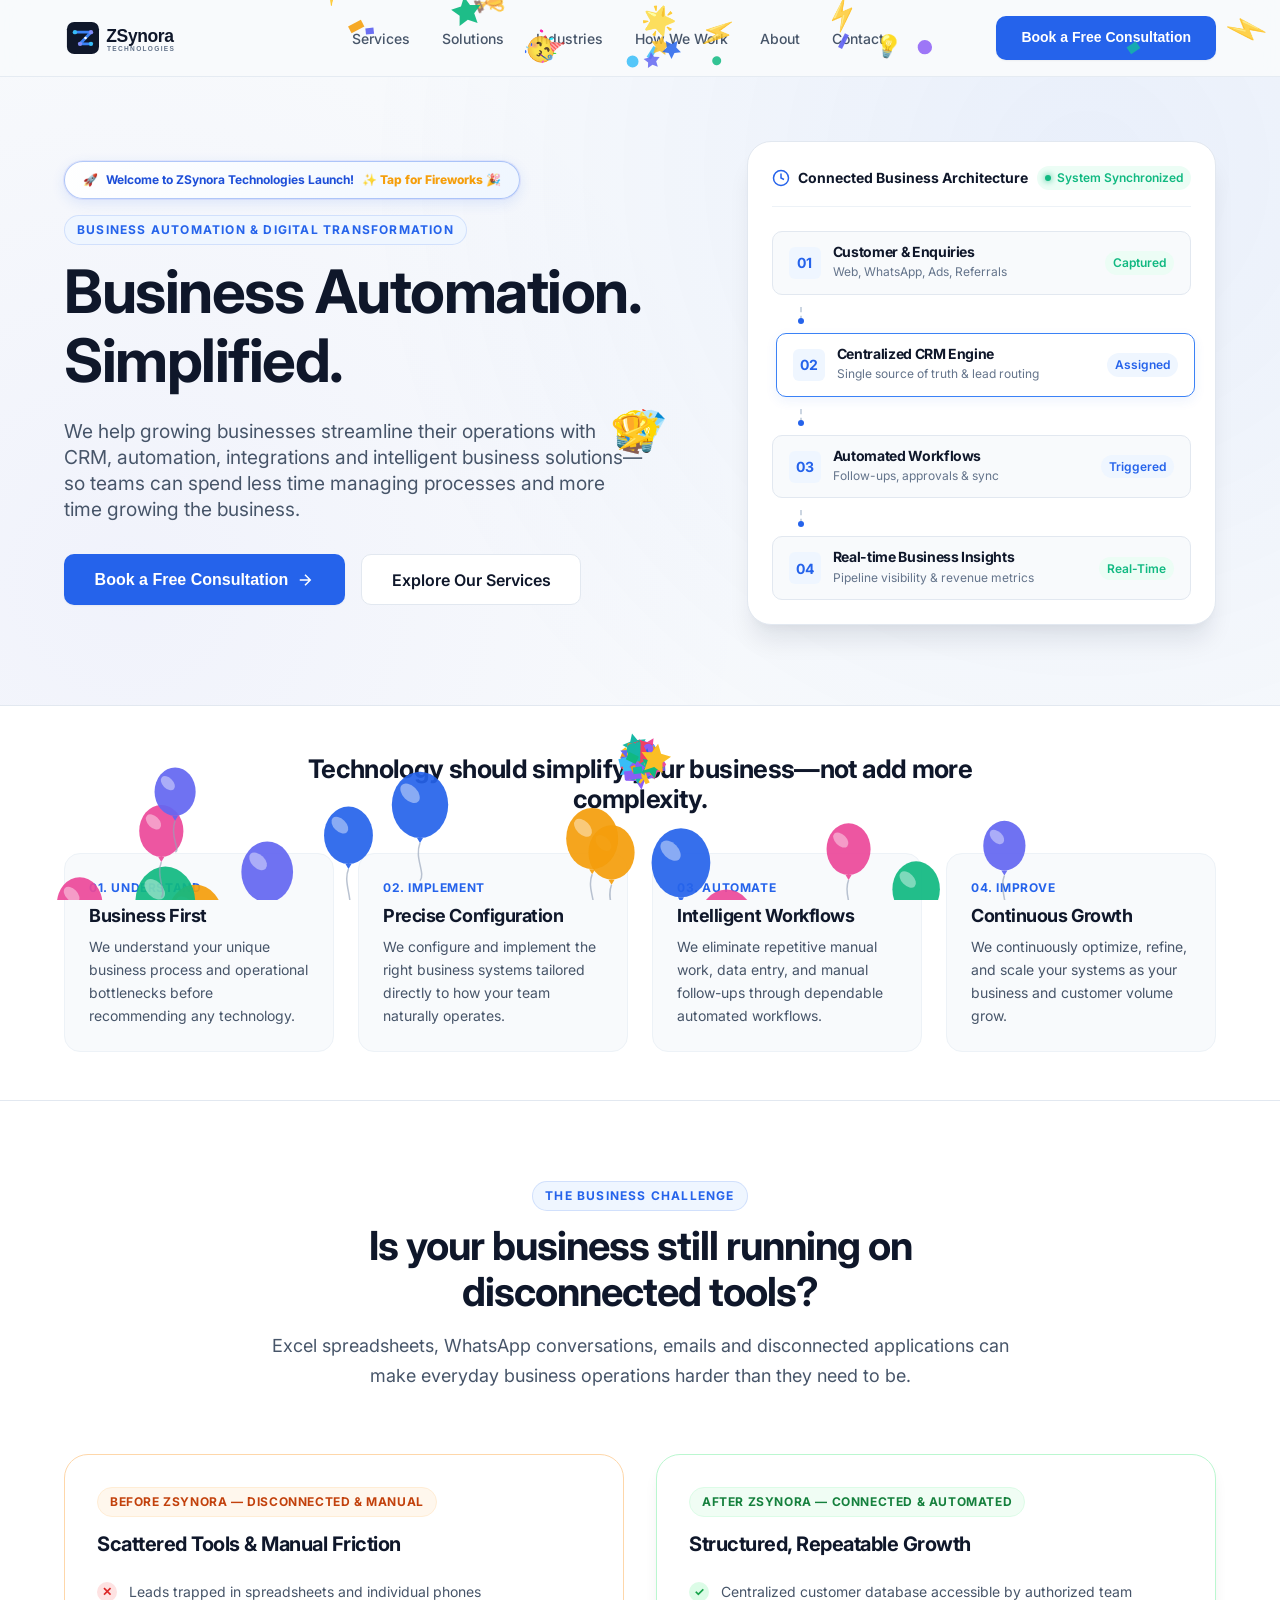
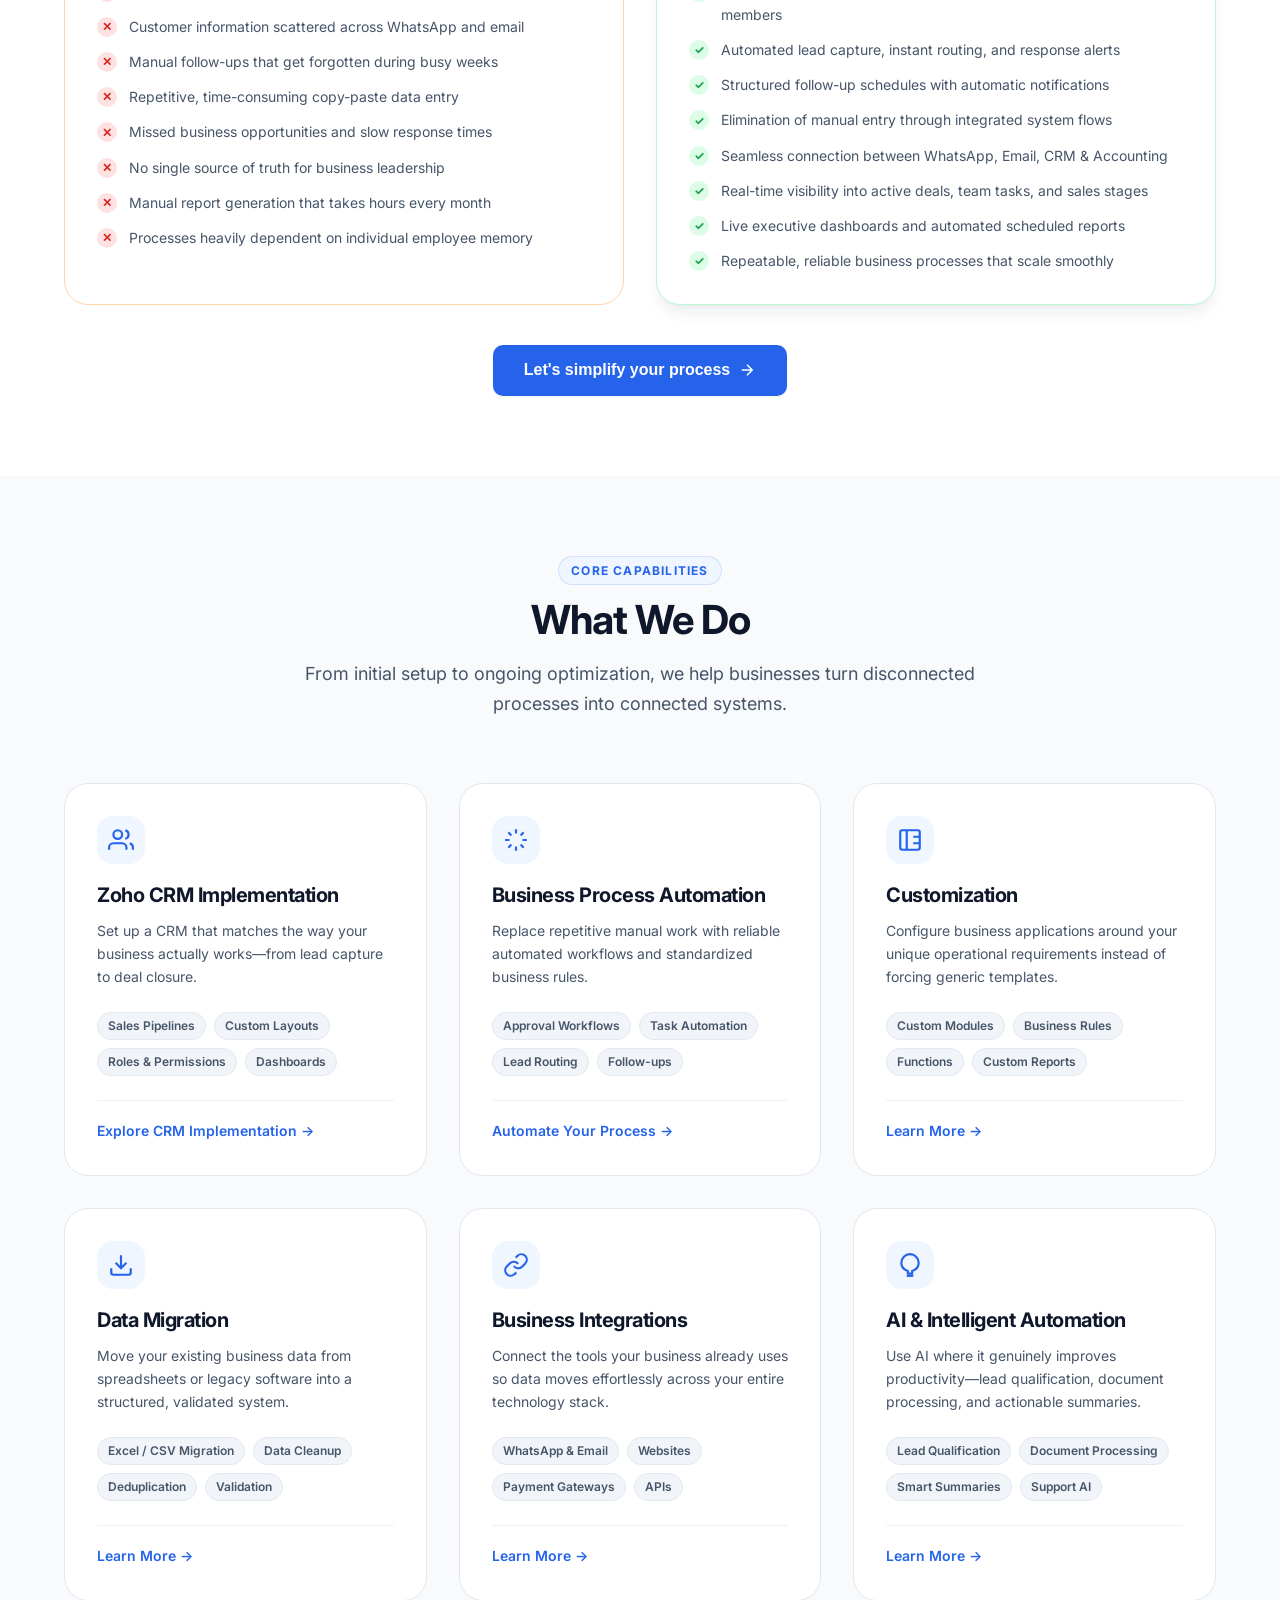
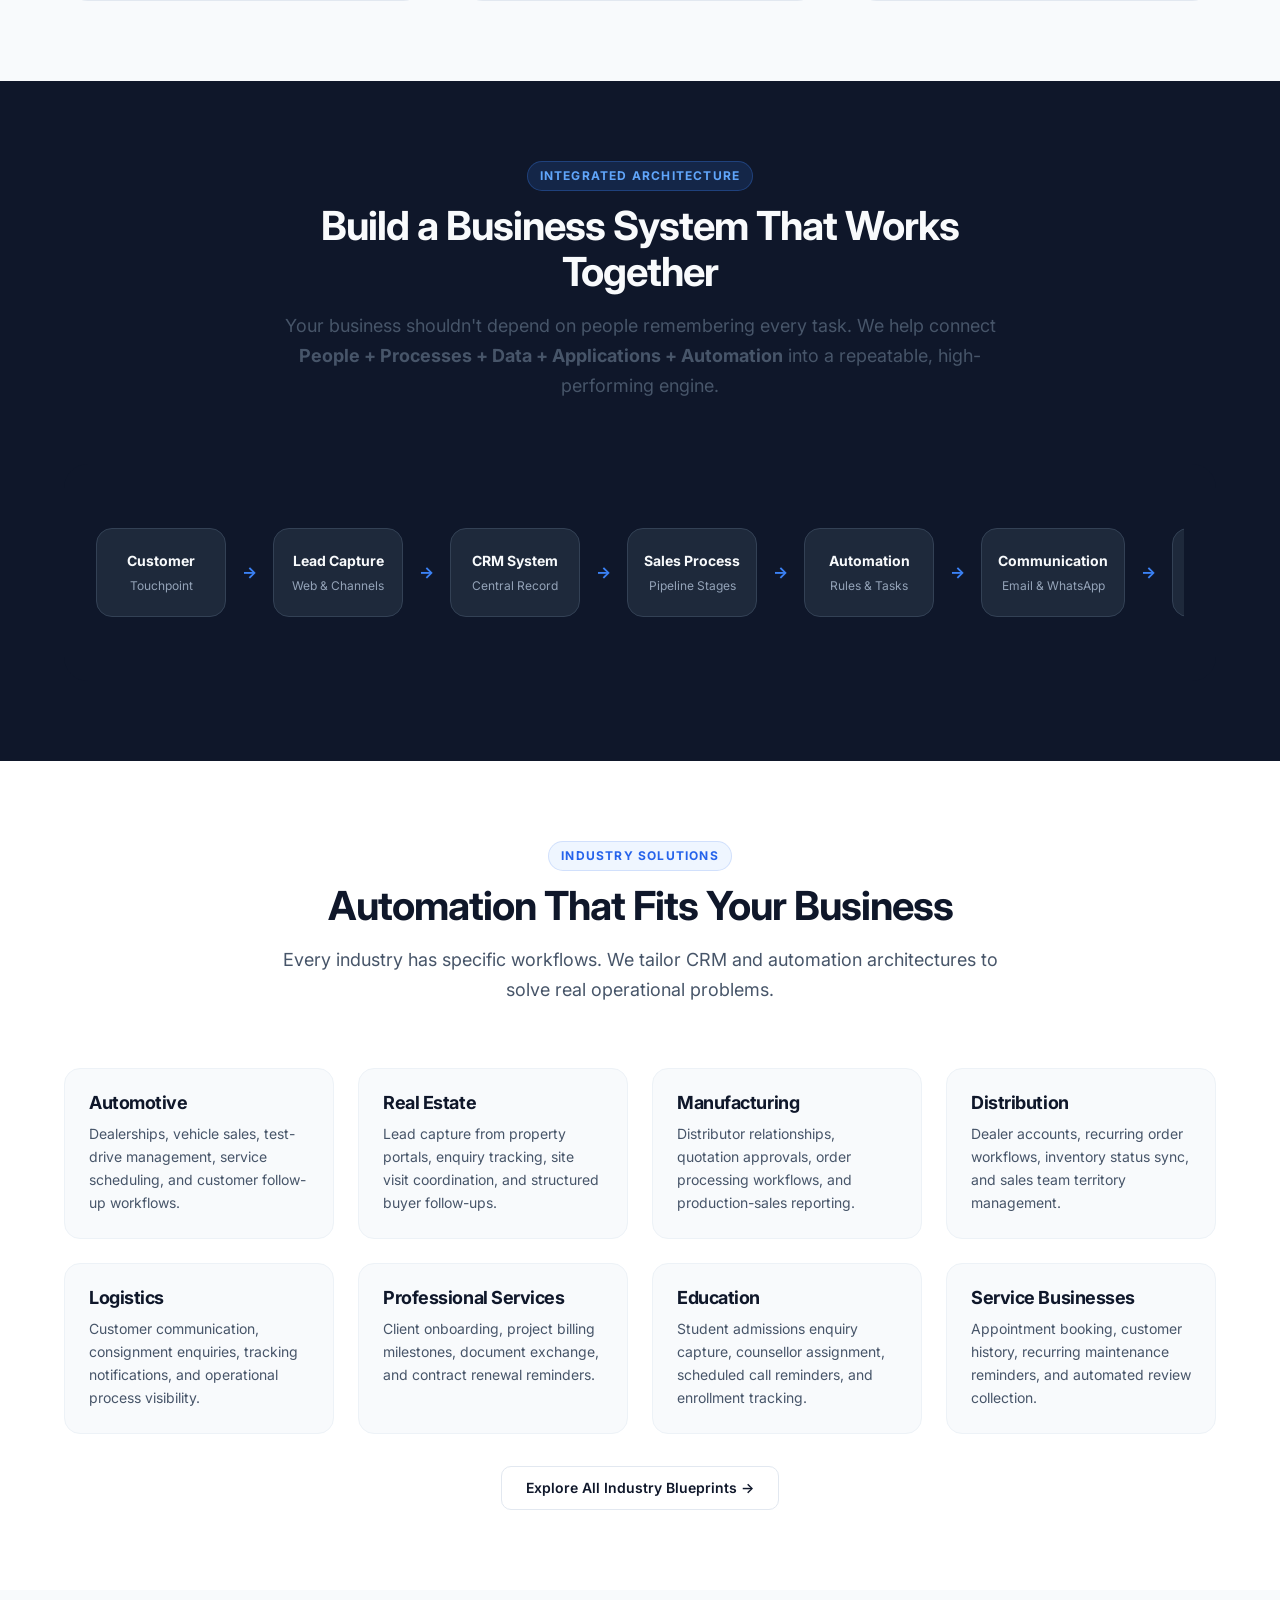
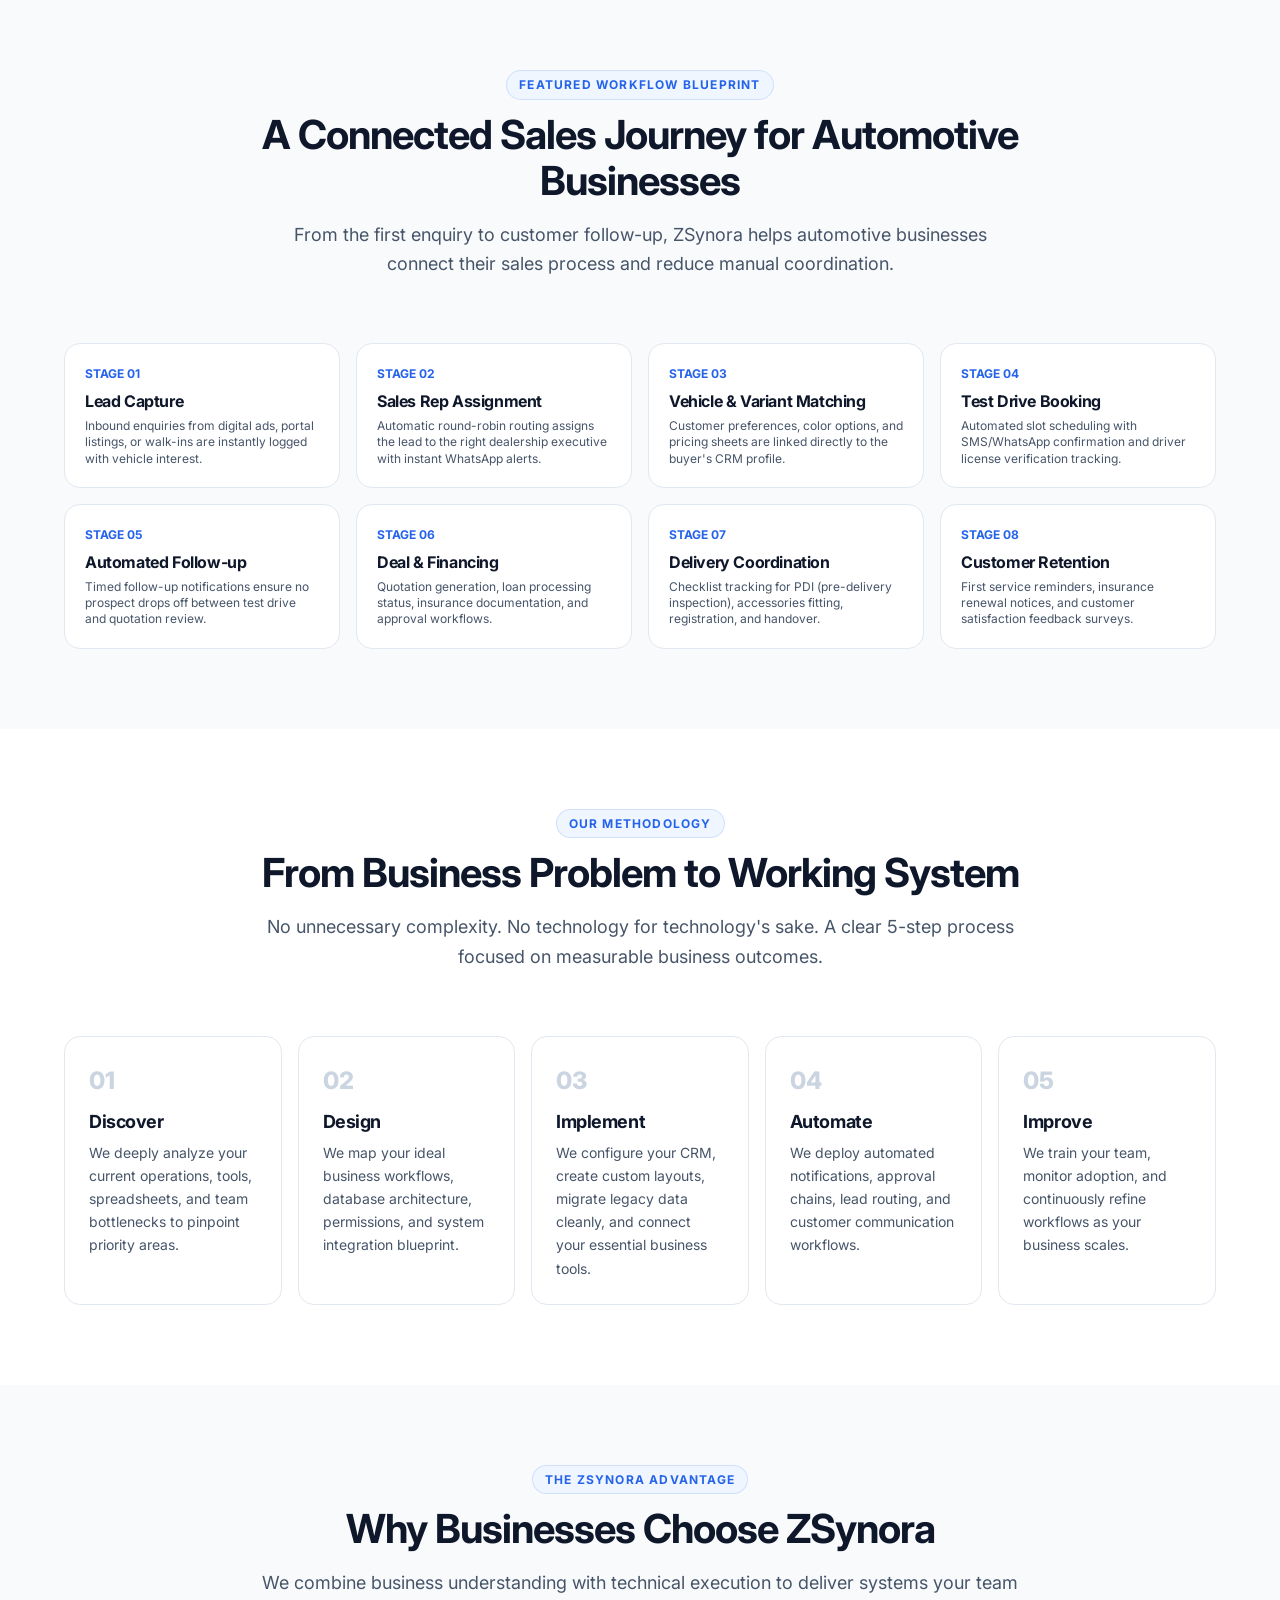
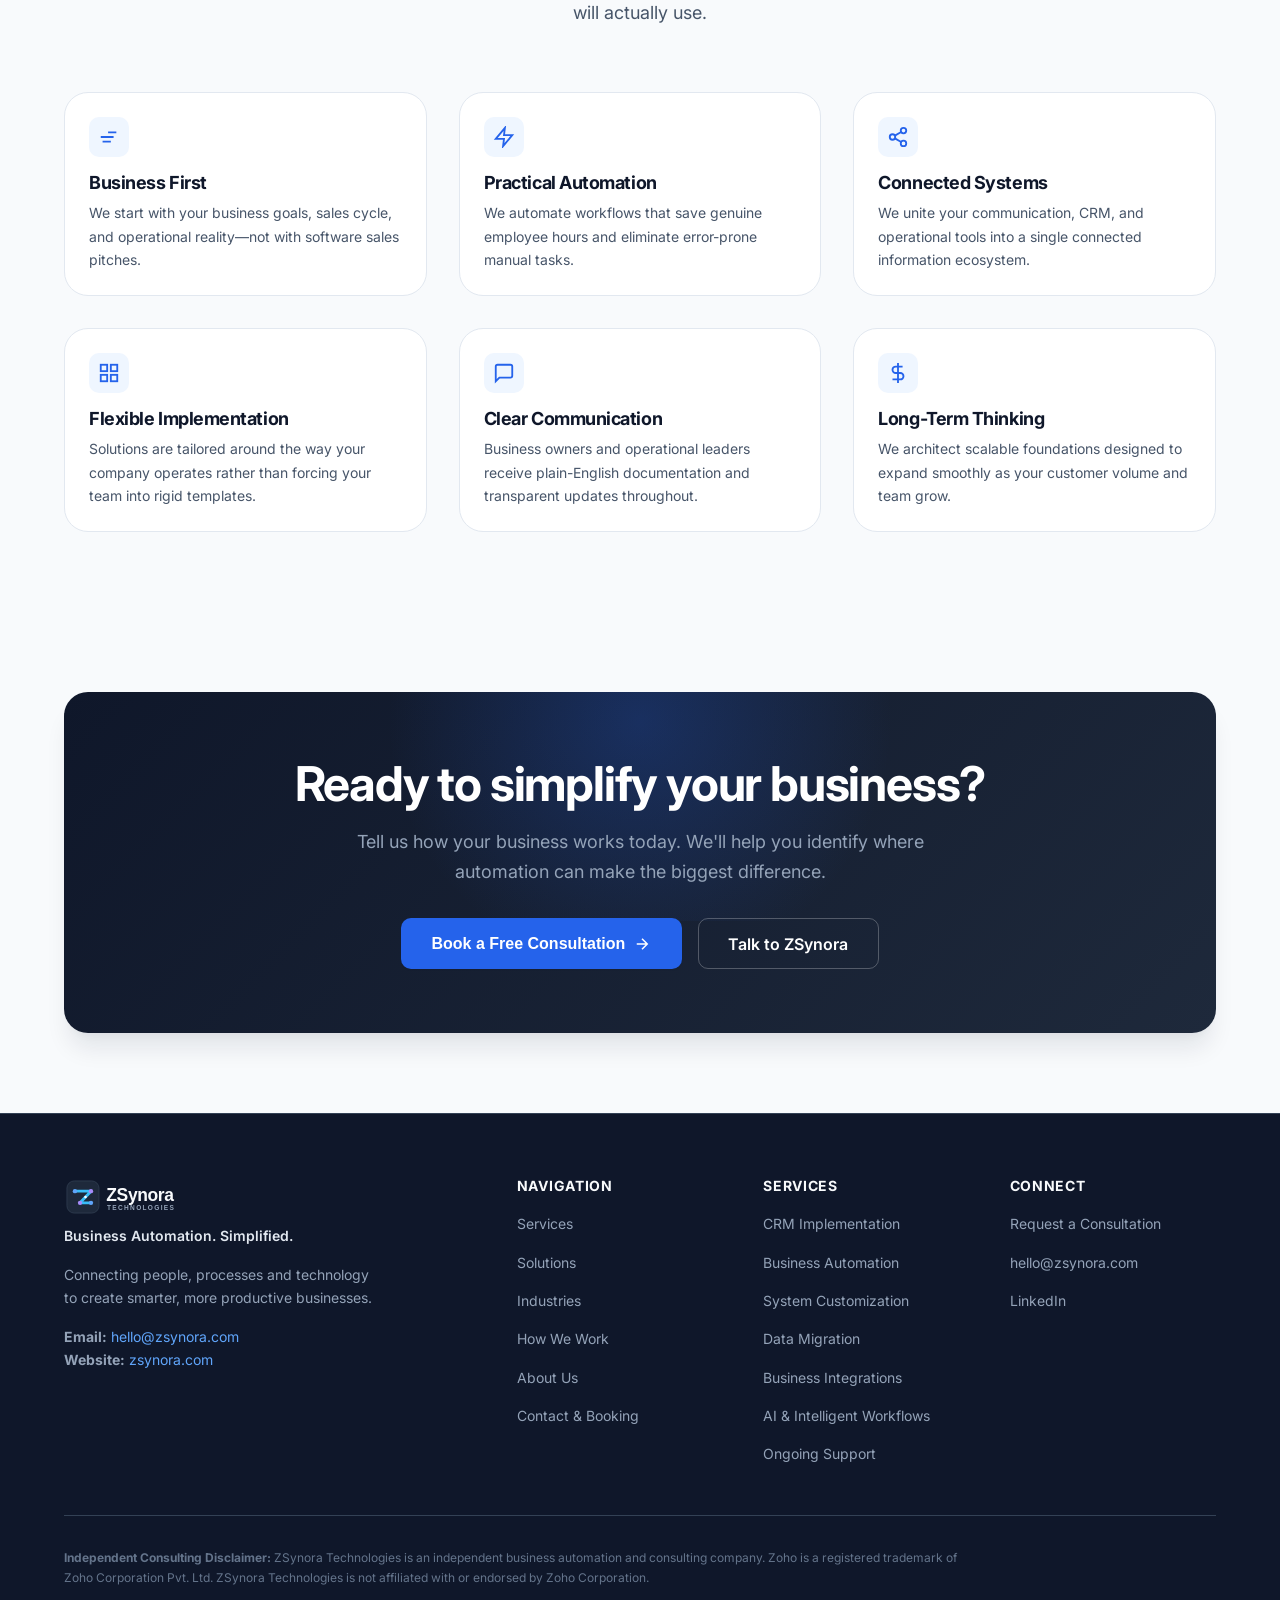
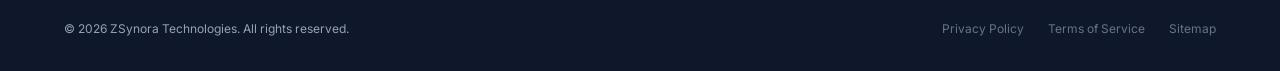
==== index.html @ 99a2d510 "init" ====
<!DOCTYPE html>
<html lang="en">
<head>
  <meta charset="UTF-8">
  <meta name="viewport" content="width=device-width, initial-scale=1.0">
  <title>ZSynora Technologies | Business Automation & Digital Transformation</title>
  <meta name="description" content="ZSynora Technologies helps growing businesses simplify operations through CRM implementation, business automation, integrations, AI solutions and digital transformation.">
  <meta name="keywords" content="business automation, Zoho implementation, Zoho CRM implementation, CRM consultant India, business process automation, CRM setup, workflow automation, Zoho customization, CRM consulting, digital transformation, AI business automation, business automation India">
  
  <!-- Open Graph / Social Media -->
  <meta property="og:type" content="website">
  <meta property="og:url" content="https://zsynora.com/">
  <meta property="og:title" content="ZSynora Technologies | Business Automation & Digital Transformation">
  <meta property="og:description" content="ZSynora Technologies helps growing businesses simplify operations through CRM implementation, business automation, integrations, AI solutions and digital transformation.">
  <meta property="og:image" content="assets/images/logo.svg">
  
  <!-- Twitter Card -->
  <meta name="twitter:card" content="summary_large_image">
  <meta name="twitter:title" content="ZSynora Technologies | Business Automation & Digital Transformation">
  <meta name="twitter:description" content="ZSynora Technologies helps growing businesses simplify operations through CRM implementation, business automation, integrations, AI solutions and digital transformation.">
  
  <link rel="icon" type="image/svg+xml" href="favicon.svg">
  <link rel="stylesheet" href="assets/css/main.css">
  <link rel="stylesheet" href="assets/css/components.css">
</head>
<body>

  <!-- Site Header -->
  <header class="site-header" id="header">
    <div class="container nav-container">
      <a href="index.html" class="brand-logo" aria-label="ZSynora Technologies Home">
        <img src="assets/images/logo.svg" alt="ZSynora Technologies Logo" width="180" height="38">
      </a>

      <!-- Desktop Navigation Menu -->
      <nav aria-label="Main Navigation">
        <ul class="nav-menu">
          <li><a href="#services" class="nav-link">Services</a></li>
          <li><a href="#solutions" class="nav-link">Solutions</a></li>
          <li><a href="#industries" class="nav-link">Industries</a></li>
          <li><a href="#how-we-work" class="nav-link">How We Work</a></li>
          <li><a href="#about" class="nav-link">About</a></li>
          <li><a href="#contact" class="nav-link">Contact</a></li>
        </ul>
      </nav>

      <!-- Right Action CTA -->
      <div class="nav-actions">
        <button class="btn btn-primary" data-open-modal="consultation">Book a Free Consultation</button>
        <button class="mobile-nav-toggle" aria-label="Toggle navigation menu" aria-expanded="false">
          <div class="hamburger-icon">
            <span></span>
            <span></span>
            <span></span>
          </div>
        </button>
      </div>
    </div>
  </header>

  <!-- Mobile Drawer Menu -->
  <div class="mobile-drawer" id="mobile-drawer">
    <ul class="mobile-nav-links">
      <li><a href="#hero" class="nav-link">Home</a></li>
      <li><a href="#services" class="nav-link">Services</a></li>
      <li><a href="#solutions" class="nav-link">Solutions</a></li>
      <li><a href="#industries" class="nav-link">Industries</a></li>
      <li><a href="#how-we-work" class="nav-link">How We Work</a></li>
      <li><a href="#about" class="nav-link">About</a></li>
      <li><a href="#contact" class="nav-link">Contact</a></li>
    </ul>
    <div class="mobile-drawer-footer">
      <button class="btn btn-primary btn-lg" data-open-modal="consultation">Book a Free Consultation</button>
    </div>
  </div>

  <main>
    <!-- 10. HERO SECTION -->
    <section class="hero" id="hero">
      <div class="container hero-grid">
        <div class="hero-content">
          <div class="launch-celebration-pill" onclick="if(window.triggerCelebration) window.triggerCelebration();" title="Click to Celebrate!">
            <span class="celebration-sparkle">🚀</span>
            <span>Welcome to ZSynora Technologies Launch!</span>
            <span class="celebration-sparkle">✨ Tap for Fireworks 🎉</span>
          </div>
          <div class="eyebrow" style="display: block; width: fit-content;">
            <span class="eyebrow-dot"></span>
            Business Automation &amp; Digital Transformation
          </div>
          <h1>Business Automation. Simplified.</h1>
          <p class="lead">
            We help growing businesses streamline their operations with CRM, automation, integrations and intelligent business solutions—so teams can spend less time managing processes and more time growing the business.
          </p>
          <div class="btn-group">
            <button class="btn btn-primary btn-lg" data-open-modal="consultation">
              Book a Free Consultation
              <svg width="18" height="18" viewBox="0 0 24 24" fill="none" stroke="currentColor" stroke-width="2"><path d="M5 12h14M12 5l7 7-7 7"/></svg>
            </button>
            <a href="services.html" class="btn btn-secondary btn-lg">Explore Our Services</a>
          </div>
        </div>

        <!-- Interactive Connected Business System Visual -->
        <div class="hero-visual">
          <div class="system-card-stack">
            <div class="system-card-header">
              <div class="system-card-title">
                <svg width="18" height="18" viewBox="0 0 24 24" fill="none" stroke="var(--color-primary)" stroke-width="2"><circle cx="12" cy="12" r="10"/><path d="M12 6v6l4 2"/></svg>
                Connected Business Architecture
              </div>
              <div class="live-indicator">
                <span class="live-dot"></span>
                System Synchronized
              </div>
            </div>

            <div class="system-flow">
              <!-- Node 1: Inbound / Lead -->
              <div class="flow-node active-node">
                <div class="node-left">
                  <div class="node-icon">01</div>
                  <div class="node-text">
                    <h4>Customer &amp; Enquiries</h4>
                    <p>Web, WhatsApp, Ads, Referrals</p>
                  </div>
                </div>
                <span class="node-status synced">Captured</span>
              </div>

              <div class="flow-connector"></div>

              <!-- Node 2: CRM Core -->
              <div class="flow-node">
                <div class="node-left">
                  <div class="node-icon">02</div>
                  <div class="node-text">
                    <h4>Centralized CRM Engine</h4>
                    <p>Single source of truth &amp; lead routing</p>
                  </div>
                </div>
                <span class="node-status auto">Assigned</span>
              </div>

              <div class="flow-connector"></div>

              <!-- Node 3: Intelligent Workflows -->
              <div class="flow-node">
                <div class="node-left">
                  <div class="node-icon">03</div>
                  <div class="node-text">
                    <h4>Automated Workflows</h4>
                    <p>Follow-ups, approvals &amp; sync</p>
                  </div>
                </div>
                <span class="node-status auto">Triggered</span>
              </div>

              <div class="flow-connector"></div>

              <!-- Node 4: Business Insights -->
              <div class="flow-node">
                <div class="node-left">
                  <div class="node-icon">04</div>
                  <div class="node-text">
                    <h4>Real-time Business Insights</h4>
                    <p>Pipeline visibility &amp; revenue metrics</p>
                  </div>
                </div>
                <span class="node-status synced">Real-Time</span>
              </div>
            </div>
          </div>
        </div>
      </div>
    </section>

    <!-- 11. TRUST / VALUE STRIP -->
    <section class="value-strip">
      <div class="container">
        <div class="value-strip-header">
          <h3>Technology should simplify your business—not add more complexity.</h3>
        </div>
        <div class="grid-4">
          <div class="value-pillar-card">
            <div class="pillar-step">01. Understand</div>
            <h4>Business First</h4>
            <p>We understand your unique business process and operational bottlenecks before recommending any technology.</p>
          </div>
          <div class="value-pillar-card">
            <div class="pillar-step">02. Implement</div>
            <h4>Precise Configuration</h4>
            <p>We configure and implement the right business systems tailored directly to how your team naturally operates.</p>
          </div>
          <div class="value-pillar-card">
            <div class="pillar-step">03. Automate</div>
            <h4>Intelligent Workflows</h4>
            <p>We eliminate repetitive manual work, data entry, and manual follow-ups through dependable automated workflows.</p>
          </div>
          <div class="value-pillar-card">
            <div class="pillar-step">04. Improve</div>
            <h4>Continuous Growth</h4>
            <p>We continuously optimize, refine, and scale your systems as your business and customer volume grow.</p>
          </div>
        </div>
      </div>
    </section>

    <!-- 12. PROBLEM SECTION -->
    <section class="section section-alt" id="problem">
      <div class="container">
        <div class="section-header">
          <div class="eyebrow">The Business Challenge</div>
          <h2>Is your business still running on disconnected tools?</h2>
          <p>
            Excel spreadsheets, WhatsApp conversations, emails and disconnected applications can make everyday business operations harder than they need to be.
          </p>
        </div>

        <div class="comparison-grid">
          <!-- BEFORE CARD -->
          <div class="comparison-card before">
            <div class="comparison-badge">Before ZSynora — Disconnected &amp; Manual</div>
            <h3>Scattered Tools &amp; Manual Friction</h3>
            <ul class="comparison-list">
              <li class="comparison-item">
                <span class="comparison-icon">✕</span>
                <span>Leads trapped in spreadsheets and individual phones</span>
              </li>
              <li class="comparison-item">
                <span class="comparison-icon">✕</span>
                <span>Customer information scattered across WhatsApp and email</span>
              </li>
              <li class="comparison-item">
                <span class="comparison-icon">✕</span>
                <span>Manual follow-ups that get forgotten during busy weeks</span>
              </li>
              <li class="comparison-item">
                <span class="comparison-icon">✕</span>
                <span>Repetitive, time-consuming copy-paste data entry</span>
              </li>
              <li class="comparison-item">
                <span class="comparison-icon">✕</span>
                <span>Missed business opportunities and slow response times</span>
              </li>
              <li class="comparison-item">
                <span class="comparison-icon">✕</span>
                <span>No single source of truth for business leadership</span>
              </li>
              <li class="comparison-item">
                <span class="comparison-icon">✕</span>
                <span>Manual report generation that takes hours every month</span>
              </li>
              <li class="comparison-item">
                <span class="comparison-icon">✕</span>
                <span>Processes heavily dependent on individual employee memory</span>
              </li>
            </ul>
          </div>

          <!-- AFTER CARD -->
          <div class="comparison-card after">
            <div class="comparison-badge">After ZSynora — Connected &amp; Automated</div>
            <h3>Structured, Repeatable Growth</h3>
            <ul class="comparison-list">
              <li class="comparison-item">
                <span class="comparison-icon">✓</span>
                <span>Centralized customer database accessible by authorized team members</span>
              </li>
              <li class="comparison-item">
                <span class="comparison-icon">✓</span>
                <span>Automated lead capture, instant routing, and response alerts</span>
              </li>
              <li class="comparison-item">
                <span class="comparison-icon">✓</span>
                <span>Structured follow-up schedules with automatic notifications</span>
              </li>
              <li class="comparison-item">
                <span class="comparison-icon">✓</span>
                <span>Elimination of manual entry through integrated system flows</span>
              </li>
              <li class="comparison-item">
                <span class="comparison-icon">✓</span>
                <span>Seamless connection between WhatsApp, Email, CRM &amp; Accounting</span>
              </li>
              <li class="comparison-item">
                <span class="comparison-icon">✓</span>
                <span>Real-time visibility into active deals, team tasks, and sales stages</span>
              </li>
              <li class="comparison-item">
                <span class="comparison-icon">✓</span>
                <span>Live executive dashboards and automated scheduled reports</span>
              </li>
              <li class="comparison-item">
                <span class="comparison-icon">✓</span>
                <span>Repeatable, reliable business processes that scale smoothly</span>
              </li>
            </ul>
          </div>
        </div>

        <div style="text-align: center; margin-top: var(--space-10);">
          <button class="btn btn-primary btn-lg" data-open-modal="consultation">
            Let's simplify your process
            <svg width="18" height="18" viewBox="0 0 24 24" fill="none" stroke="currentColor" stroke-width="2"><path d="M5 12h14M12 5l7 7-7 7"/></svg>
          </button>
        </div>
      </div>
    </section>

    <!-- 13. SERVICES SECTION -->
    <section class="section" id="services">
      <div class="container">
        <div class="section-header">
          <div class="eyebrow">Core Capabilities</div>
          <h2>What We Do</h2>
          <p>
            From initial setup to ongoing optimization, we help businesses turn disconnected processes into connected systems.
          </p>
        </div>

        <div class="grid-3">
          <!-- Service 1: Zoho CRM Implementation -->
          <div class="service-card">
            <div>
              <div class="service-card-icon">
                <svg viewBox="0 0 24 24" fill="none" stroke="currentColor" stroke-width="2"><path d="M17 21v-2a4 4 0 0 0-4-4H5a4 4 0 0 0-4 4v2"/><circle cx="9" cy="7" r="4"/><path d="M23 21v-2a4 4 0 0 0-3-3.87"/><path d="M16 3.13a4 4 0 0 1 0 7.75"/></svg>
              </div>
              <h3>Zoho CRM Implementation</h3>
              <p>Set up a CRM that matches the way your business actually works—from lead capture to deal closure.</p>
              <div class="service-tags">
                <span class="badge">Sales Pipelines</span>
                <span class="badge">Custom Layouts</span>
                <span class="badge">Roles &amp; Permissions</span>
                <span class="badge">Dashboards</span>
              </div>
            </div>
            <div class="service-card-footer">
              <a href="services.html#crm">Explore CRM Implementation →</a>
            </div>
          </div>

          <!-- Service 2: Business Process Automation -->
          <div class="service-card">
            <div>
              <div class="service-card-icon">
                <svg viewBox="0 0 24 24" fill="none" stroke="currentColor" stroke-width="2"><path d="M12 2v4M12 18v4M4.93 4.93l2.83 2.83M16.24 16.24l2.83 2.83M2 12h4M18 12h4M4.93 19.07l2.83-2.83M16.24 7.76l2.83-2.83"/></svg>
              </div>
              <h3>Business Process Automation</h3>
              <p>Replace repetitive manual work with reliable automated workflows and standardized business rules.</p>
              <div class="service-tags">
                <span class="badge">Approval Workflows</span>
                <span class="badge">Task Automation</span>
                <span class="badge">Lead Routing</span>
                <span class="badge">Follow-ups</span>
              </div>
            </div>
            <div class="service-card-footer">
              <a href="services.html#automation">Automate Your Process →</a>
            </div>
          </div>

          <!-- Service 3: Customization -->
          <div class="service-card">
            <div>
              <div class="service-card-icon">
                <svg viewBox="0 0 24 24" fill="none" stroke="currentColor" stroke-width="2"><rect x="3" y="3" width="18" height="18" rx="2"/><path d="M9 3v18M15 9h6M15 15h6"/></svg>
              </div>
              <h3>Customization</h3>
              <p>Configure business applications around your unique operational requirements instead of forcing generic templates.</p>
              <div class="service-tags">
                <span class="badge">Custom Modules</span>
                <span class="badge">Business Rules</span>
                <span class="badge">Functions</span>
                <span class="badge">Custom Reports</span>
              </div>
            </div>
            <div class="service-card-footer">
              <a href="services.html#customization">Learn More →</a>
            </div>
          </div>

          <!-- Service 4: Data Migration -->
          <div class="service-card">
            <div>
              <div class="service-card-icon">
                <svg viewBox="0 0 24 24" fill="none" stroke="currentColor" stroke-width="2"><path d="M21 15v4a2 2 0 0 1-2 2H5a2 2 0 0 1-2-2v-4M7 10l5 5 5-5M12 15V3"/></svg>
              </div>
              <h3>Data Migration</h3>
              <p>Move your existing business data from spreadsheets or legacy software into a structured, validated system.</p>
              <div class="service-tags">
                <span class="badge">Excel / CSV Migration</span>
                <span class="badge">Data Cleanup</span>
                <span class="badge">Deduplication</span>
                <span class="badge">Validation</span>
              </div>
            </div>
            <div class="service-card-footer">
              <a href="services.html#migration">Learn More →</a>
            </div>
          </div>

          <!-- Service 5: Business Integrations -->
          <div class="service-card">
            <div>
              <div class="service-card-icon">
                <svg viewBox="0 0 24 24" fill="none" stroke="currentColor" stroke-width="2"><path d="M10 13a5 5 0 0 0 7.54.54l3-3a5 5 0 0 0-7.07-7.07l-1.72 1.71"/><path d="M14 11a5 5 0 0 0-7.54-.54l-3 3a5 5 0 0 0 7.07 7.07l1.71-1.71"/></svg>
              </div>
              <h3>Business Integrations</h3>
              <p>Connect the tools your business already uses so data moves effortlessly across your entire technology stack.</p>
              <div class="service-tags">
                <span class="badge">WhatsApp &amp; Email</span>
                <span class="badge">Websites</span>
                <span class="badge">Payment Gateways</span>
                <span class="badge">APIs</span>
              </div>
            </div>
            <div class="service-card-footer">
              <a href="services.html#integrations">Learn More →</a>
            </div>
          </div>

          <!-- Service 6: AI & Intelligent Automation -->
          <div class="service-card">
            <div>
              <div class="service-card-icon">
                <svg viewBox="0 0 24 24" fill="none" stroke="currentColor" stroke-width="2"><path d="M12 2a8 8 0 0 1 8 8c0 3.5-2.5 6.5-6 7.5V20H10v-2.5C6.5 16.5 4 13.5 4 10a8 8 0 0 1 8-8z"/><path d="M9 22h6"/></svg>
              </div>
              <h3>AI &amp; Intelligent Automation</h3>
              <p>Use AI where it genuinely improves productivity—lead qualification, document processing, and actionable summaries.</p>
              <div class="service-tags">
                <span class="badge">Lead Qualification</span>
                <span class="badge">Document Processing</span>
                <span class="badge">Smart Summaries</span>
                <span class="badge">Support AI</span>
              </div>
            </div>
            <div class="service-card-footer">
              <a href="services.html#ai">Learn More →</a>
            </div>
          </div>
        </div>
      </div>
    </section>

    <!-- 14. SOLUTIONS & CONNECTED ARCHITECTURE -->
    <section class="section section-dark" id="solutions">
      <div class="container">
        <div class="section-header">
          <div class="eyebrow">Integrated Architecture</div>
          <h2>Build a Business System That Works Together</h2>
          <p>
            Your business shouldn't depend on people remembering every task. We help connect <strong>People + Processes + Data + Applications + Automation</strong> into a repeatable, high-performing engine.
          </p>
        </div>

        <div class="architecture-box">
          <div class="architecture-grid">
            <div class="arch-node">
              <div class="arch-node-title">Customer</div>
              <div class="arch-node-subtitle">Touchpoint</div>
            </div>
            <span class="arch-arrow">→</span>
            <div class="arch-node">
              <div class="arch-node-title">Lead Capture</div>
              <div class="arch-node-subtitle">Web &amp; Channels</div>
            </div>
            <span class="arch-arrow">→</span>
            <div class="arch-node">
              <div class="arch-node-title">CRM System</div>
              <div class="arch-node-subtitle">Central Record</div>
            </div>
            <span class="arch-arrow">→</span>
            <div class="arch-node">
              <div class="arch-node-title">Sales Process</div>
              <div class="arch-node-subtitle">Pipeline Stages</div>
            </div>
            <span class="arch-arrow">→</span>
            <div class="arch-node">
              <div class="arch-node-title">Automation</div>
              <div class="arch-node-subtitle">Rules &amp; Tasks</div>
            </div>
            <span class="arch-arrow">→</span>
            <div class="arch-node">
              <div class="arch-node-title">Communication</div>
              <div class="arch-node-subtitle">Email &amp; WhatsApp</div>
            </div>
            <span class="arch-arrow">→</span>
            <div class="arch-node">
              <div class="arch-node-title">Reporting</div>
              <div class="arch-node-subtitle">Live Analytics</div>
            </div>
            <span class="arch-arrow">→</span>
            <div class="arch-node">
              <div class="arch-node-title">Customer Support</div>
              <div class="arch-node-subtitle">Service &amp; Retention</div>
            </div>
          </div>
        </div>
      </div>
    </section>

    <!-- 15. INDUSTRY SECTION -->
    <section class="section section-alt" id="industries">
      <div class="container">
        <div class="section-header">
          <div class="eyebrow">Industry Solutions</div>
          <h2>Automation That Fits Your Business</h2>
          <p>
            Every industry has specific workflows. We tailor CRM and automation architectures to solve real operational problems.
          </p>
        </div>

        <div class="grid-4">
          <div class="value-pillar-card">
            <h4>Automotive</h4>
            <p>Dealerships, vehicle sales, test-drive management, service scheduling, and customer follow-up workflows.</p>
          </div>
          <div class="value-pillar-card">
            <h4>Real Estate</h4>
            <p>Lead capture from property portals, enquiry tracking, site visit coordination, and structured buyer follow-ups.</p>
          </div>
          <div class="value-pillar-card">
            <h4>Manufacturing</h4>
            <p>Distributor relationships, quotation approvals, order processing workflows, and production-sales reporting.</p>
          </div>
          <div class="value-pillar-card">
            <h4>Distribution</h4>
            <p>Dealer accounts, recurring order workflows, inventory status sync, and sales team territory management.</p>
          </div>
          <div class="value-pillar-card">
            <h4>Logistics</h4>
            <p>Customer communication, consignment enquiries, tracking notifications, and operational process visibility.</p>
          </div>
          <div class="value-pillar-card">
            <h4>Professional Services</h4>
            <p>Client onboarding, project billing milestones, document exchange, and contract renewal reminders.</p>
          </div>
          <div class="value-pillar-card">
            <h4>Education</h4>
            <p>Student admissions enquiry capture, counsellor assignment, scheduled call reminders, and enrollment tracking.</p>
          </div>
          <div class="value-pillar-card">
            <h4>Service Businesses</h4>
            <p>Appointment booking, customer history, recurring maintenance reminders, and automated review collection.</p>
          </div>
        </div>

        <div style="text-align: center; margin-top: var(--space-8);">
          <a href="industries.html" class="btn btn-secondary">Explore All Industry Blueprints →</a>
        </div>
      </div>
    </section>

    <!-- 16. FEATURED AUTOMOTIVE SOLUTION -->
    <section class="section" id="automotive-journey">
      <div class="container">
        <div class="section-header">
          <div class="eyebrow">Featured Workflow Blueprint</div>
          <h2>A Connected Sales Journey for Automotive Businesses</h2>
          <p>
            From the first enquiry to customer follow-up, ZSynora helps automotive businesses connect their sales process and reduce manual coordination.
          </p>
        </div>

        <div class="journey-timeline">
          <div class="journey-step-card">
            <div class="journey-step-num">STAGE 01</div>
            <h4>Lead Capture</h4>
            <p>Inbound enquiries from digital ads, portal listings, or walk-ins are instantly logged with vehicle interest.</p>
          </div>

          <div class="journey-step-card">
            <div class="journey-step-num">STAGE 02</div>
            <h4>Sales Rep Assignment</h4>
            <p>Automatic round-robin routing assigns the lead to the right dealership executive with instant WhatsApp alerts.</p>
          </div>

          <div class="journey-step-card">
            <div class="journey-step-num">STAGE 03</div>
            <h4>Vehicle &amp; Variant Matching</h4>
            <p>Customer preferences, color options, and pricing sheets are linked directly to the buyer's CRM profile.</p>
          </div>

          <div class="journey-step-card">
            <div class="journey-step-num">STAGE 04</div>
            <h4>Test Drive Booking</h4>
            <p>Automated slot scheduling with SMS/WhatsApp confirmation and driver license verification tracking.</p>
          </div>

          <div class="journey-step-card">
            <div class="journey-step-num">STAGE 05</div>
            <h4>Automated Follow-up</h4>
            <p>Timed follow-up notifications ensure no prospect drops off between test drive and quotation review.</p>
          </div>

          <div class="journey-step-card">
            <div class="journey-step-num">STAGE 06</div>
            <h4>Deal &amp; Financing</h4>
            <p>Quotation generation, loan processing status, insurance documentation, and approval workflows.</p>
          </div>

          <div class="journey-step-card">
            <div class="journey-step-num">STAGE 07</div>
            <h4>Delivery Coordination</h4>
            <p>Checklist tracking for PDI (pre-delivery inspection), accessories fitting, registration, and handover.</p>
          </div>

          <div class="journey-step-card">
            <div class="journey-step-num">STAGE 08</div>
            <h4>Customer Retention</h4>
            <p>First service reminders, insurance renewal notices, and customer satisfaction feedback surveys.</p>
          </div>
        </div>
      </div>
    </section>

    <!-- 17. HOW WE WORK -->
    <section class="section section-alt" id="how-we-work">
      <div class="container">
        <div class="section-header">
          <div class="eyebrow">Our Methodology</div>
          <h2>From Business Problem to Working System</h2>
          <p>
            No unnecessary complexity. No technology for technology's sake. A clear 5-step process focused on measurable business outcomes.
          </p>
        </div>

        <div class="process-grid">
          <div class="process-card">
            <div class="process-num">01</div>
            <h4>Discover</h4>
            <p>We deeply analyze your current operations, tools, spreadsheets, and team bottlenecks to pinpoint priority areas.</p>
          </div>

          <div class="process-card">
            <div class="process-num">02</div>
            <h4>Design</h4>
            <p>We map your ideal business workflows, database architecture, permissions, and system integration blueprint.</p>
          </div>

          <div class="process-card">
            <div class="process-num">03</div>
            <h4>Implement</h4>
            <p>We configure your CRM, create custom layouts, migrate legacy data cleanly, and connect your essential business tools.</p>
          </div>

          <div class="process-card">
            <div class="process-num">04</div>
            <h4>Automate</h4>
            <p>We deploy automated notifications, approval chains, lead routing, and customer communication workflows.</p>
          </div>

          <div class="process-card">
            <div class="process-num">05</div>
            <h4>Improve</h4>
            <p>We train your team, monitor adoption, and continuously refine workflows as your business scales.</p>
          </div>
        </div>
      </div>
    </section>

    <!-- 18 & 19. ABOUT / WHY ZSYNORA -->
    <section class="section" id="about">
      <div class="container">
        <div class="section-header">
          <div class="eyebrow">The ZSynora Advantage</div>
          <h2>Why Businesses Choose ZSynora</h2>
          <p>
            We combine business understanding with technical execution to deliver systems your team will actually use.
          </p>
        </div>

        <div class="grid-3">
          <div class="why-card">
            <div class="why-icon">
              <svg width="22" height="22" viewBox="0 0 24 24" fill="none" stroke="currentColor" stroke-width="2"><path d="M20 7h-9M14 17H5M17 12H3"/></svg>
            </div>
            <h4>Business First</h4>
            <p>We start with your business goals, sales cycle, and operational reality—not with software sales pitches.</p>
          </div>

          <div class="why-card">
            <div class="why-icon">
              <svg width="22" height="22" viewBox="0 0 24 24" fill="none" stroke="currentColor" stroke-width="2"><path d="M13 2L3 14h9l-1 8 10-12h-9l1-8z"/></svg>
            </div>
            <h4>Practical Automation</h4>
            <p>We automate workflows that save genuine employee hours and eliminate error-prone manual tasks.</p>
          </div>

          <div class="why-card">
            <div class="why-icon">
              <svg width="22" height="22" viewBox="0 0 24 24" fill="none" stroke="currentColor" stroke-width="2"><circle cx="18" cy="5" r="3"/><circle cx="6" cy="12" r="3"/><circle cx="18" cy="19" r="3"/><line x1="8.59" y1="13.51" x2="15.42" y2="17.49"/><line x1="15.41" y1="6.51" x2="8.59" y2="10.49"/></svg>
            </div>
            <h4>Connected Systems</h4>
            <p>We unite your communication, CRM, and operational tools into a single connected information ecosystem.</p>
          </div>

          <div class="why-card">
            <div class="why-icon">
              <svg width="22" height="22" viewBox="0 0 24 24" fill="none" stroke="currentColor" stroke-width="2"><rect x="3" y="3" width="7" height="7"/><rect x="14" y="3" width="7" height="7"/><rect x="14" y="14" width="7" height="7"/><rect x="3" y="14" width="7" height="7"/></svg>
            </div>
            <h4>Flexible Implementation</h4>
            <p>Solutions are tailored around the way your company operates rather than forcing your team into rigid templates.</p>
          </div>

          <div class="why-card">
            <div class="why-icon">
              <svg width="22" height="22" viewBox="0 0 24 24" fill="none" stroke="currentColor" stroke-width="2"><path d="M21 15a2 2 0 0 1-2 2H7l-4 4V5a2 2 0 0 1 2-2h14a2 2 0 0 1 2 2z"/></svg>
            </div>
            <h4>Clear Communication</h4>
            <p>Business owners and operational leaders receive plain-English documentation and transparent updates throughout.</p>
          </div>

          <div class="why-card">
            <div class="why-icon">
              <svg width="22" height="22" viewBox="0 0 24 24" fill="none" stroke="currentColor" stroke-width="2"><line x1="12" y1="1" x2="12" y2="23"/><path d="M17 5H9.5a3.5 3.5 0 0 0 0 7h5a3.5 3.5 0 0 1 0 7H6"/></svg>
            </div>
            <h4>Long-Term Thinking</h4>
            <p>We architect scalable foundations designed to expand smoothly as your customer volume and team grow.</p>
          </div>
        </div>
      </div>
    </section>

    <!-- 20. CTA & CONTACT BANNER -->
    <section class="section" id="contact">
      <div class="container">
        <div class="cta-banner">
          <h2>Ready to simplify your business?</h2>
          <p>
            Tell us how your business works today. We'll help you identify where automation can make the biggest difference.
          </p>
          <div class="btn-group">
            <button class="btn btn-primary btn-lg" data-open-modal="consultation">
              Book a Free Consultation
              <svg width="18" height="18" viewBox="0 0 24 24" fill="none" stroke="currentColor" stroke-width="2"><path d="M5 12h14M12 5l7 7-7 7"/></svg>
            </button>
            <a href="contact.html" class="btn btn-outline-white btn-lg">Talk to ZSynora</a>
          </div>
        </div>
      </div>
    </section>
  </main>

  <!-- 22. SITE FOOTER -->
  <footer class="site-footer">
    <div class="container">
      <div class="footer-grid">
        <div class="footer-brand">
          <a href="index.html" class="brand-logo" aria-label="ZSynora Technologies">
            <img src="assets/images/logo-white.svg" alt="ZSynora Technologies" width="180" height="38">
          </a>
          <p class="footer-tagline">Business Automation. Simplified.</p>
          <p>
            Connecting people, processes and technology to create smarter, more productive businesses.
          </p>
          <p style="margin-top: var(--space-4);">
            <strong>Email:</strong> <a href="mailto:hello@zsynora.com" style="color: #60a5fa;">hello@zsynora.com</a><br>
            <strong>Website:</strong> <a href="https://zsynora.com" style="color: #60a5fa;">zsynora.com</a>
          </p>
        </div>

        <div class="footer-col">
          <h4>Navigation</h4>
          <ul class="footer-links">
            <li><a href="services.html">Services</a></li>
            <li><a href="solutions.html">Solutions</a></li>
            <li><a href="industries.html">Industries</a></li>
            <li><a href="how-we-work.html">How We Work</a></li>
            <li><a href="about.html">About Us</a></li>
            <li><a href="contact.html">Contact &amp; Booking</a></li>
          </ul>
        </div>

        <div class="footer-col">
          <h4>Services</h4>
          <ul class="footer-links">
            <li><a href="services.html#crm">CRM Implementation</a></li>
            <li><a href="services.html#automation">Business Automation</a></li>
            <li><a href="services.html#customization">System Customization</a></li>
            <li><a href="services.html#migration">Data Migration</a></li>
            <li><a href="services.html#integrations">Business Integrations</a></li>
            <li><a href="services.html#ai">AI &amp; Intelligent Workflows</a></li>
            <li><a href="services.html#support">Ongoing Support</a></li>
          </ul>
        </div>

        <div class="footer-col">
          <h4>Connect</h4>
          <ul class="footer-links">
            <li><a href="contact.html">Request a Consultation</a></li>
            <li><a href="mailto:hello@zsynora.com">hello@zsynora.com</a></li>
            <li><a href="https://linkedin.com" target="_blank" rel="noopener noreferrer">LinkedIn</a></li>
          </ul>
        </div>
      </div>

      <div class="footer-bottom">
        <p class="footer-disclaimer">
          <strong>Independent Consulting Disclaimer:</strong> ZSynora Technologies is an independent business automation and consulting company. Zoho is a registered trademark of Zoho Corporation Pvt. Ltd. ZSynora Technologies is not affiliated with or endorsed by Zoho Corporation.
        </p>
        <div class="footer-legal-bar">
          <div>&copy; 2026 ZSynora Technologies. All rights reserved.</div>
          <div class="footer-legal-links">
            <a href="privacy.html">Privacy Policy</a>
            <a href="terms.html">Terms of Service</a>
            <a href="sitemap.xml">Sitemap</a>
          </div>
        </div>
      </div>
    </div>
  </footer>

  <!-- Consultation Booking Modal Popup -->
  <div class="modal-backdrop" id="consultation-modal" role="dialog" aria-modal="true" aria-hidden="true">
    <div class="modal-dialog">
      <div class="modal-header">
        <div>
          <h3>Book a Free Consultation</h3>
          <p>Discuss your operational bottlenecks and CRM requirements with our team.</p>
        </div>
        <button class="modal-close" aria-label="Close dialog">&times;</button>
      </div>
      <div class="modal-body">
        <form id="modal-consultation-form">
          <div class="form-row">
            <div class="form-group">
              <label class="form-label" for="modal-name">Full Name *</label>
              <input type="text" id="modal-name" class="form-control" placeholder="Your name" required>
              <div class="form-error-msg">Please enter your name</div>
            </div>
            <div class="form-group">
              <label class="form-label" for="modal-company">Business / Company *</label>
              <input type="text" id="modal-company" class="form-control" placeholder="Company name" required>
              <div class="form-error-msg">Please enter your company name</div>
            </div>
          </div>

          <div class="form-row">
            <div class="form-group">
              <label class="form-label" for="modal-email">Work Email *</label>
              <input type="email" id="modal-email" class="form-control" placeholder="name@company.com" required>
              <div class="form-error-msg">Please enter a valid work email</div>
            </div>
            <div class="form-group">
              <label class="form-label" for="modal-phone">Phone Number *</label>
              <input type="tel" id="modal-phone" class="form-control" placeholder="+91 XXXXX XXXXX" required>
              <div class="form-error-msg">Please enter your contact phone</div>
            </div>
          </div>

          <div class="form-group">
            <label class="form-label" for="modal-service">What do you need help with? *</label>
            <select id="modal-service" class="form-control" required>
              <option value="">Select primary requirement...</option>
              <option value="CRM Implementation">CRM Implementation</option>
              <option value="Business Automation">Business Process Automation</option>
              <option value="Zoho Implementation">Independent Zoho Implementation</option>
              <option value="Data Migration">Data Migration (from Excel / Legacy)</option>
              <option value="Integration">Business System Integration</option>
              <option value="AI Automation">AI &amp; Intelligent Automation</option>
              <option value="Ongoing Support">Ongoing System Support</option>
              <option value="Not Sure">Not Sure — Need Consultation</option>
            </select>
            <div class="form-error-msg">Please select your primary requirement</div>
          </div>

          <div class="form-group">
            <label class="form-label" for="modal-message">Tell us about your current process (Optional)</label>
            <textarea id="modal-message" class="form-control" rows="3" placeholder="Briefly describe what tools you use today (e.g. Excel, WhatsApp) and what you want to improve..."></textarea>
          </div>

          <button type="submit" class="btn btn-primary btn-lg" style="width: 100%;">
            Request a Consultation
          </button>
        </form>

        <!-- Success Feedback matching Section 32 -->
        <div class="form-success-card" id="modal-success-state">
          <div class="success-icon-badge">✓</div>
          <h3>Thank You</h3>
          <p style="font-weight: 600; color: #15803d; margin-bottom: 8px;">Thanks for reaching out to ZSynora.</p>
          <p>We've received your enquiry. We'll review your requirements and get back to you.</p>
          <button class="btn btn-secondary" data-close-modal>Close</button>
        </div>
      </div>
    </div>
  </div>

  <!-- Mobile Bottom Sticky CTA -->
  <div class="mobile-sticky-cta">
    <button class="btn btn-primary" data-open-modal="consultation">Book a Free Consultation</button>
  </div>

  <script src="assets/js/main.js"></script>
  <script src="assets/js/form.js"></script>
  <script src="assets/js/celebration.js"></script>
</body>
</html>
---- assets/css/main.css ----
/* ==========================================================================
   ZSynora Technologies — Main Stylesheet
   Modern B2B Business Automation & Digital Transformation Consulting
   ========================================================================== */

/* Google Fonts Import: Inter */
@import url('https://fonts.googleapis.com/css2?family=Inter:wght@300;400;500;600;700;800&display=swap');

/* --- Design Tokens / CSS Custom Properties --- */
:root {
  /* Brand Core Colors */
  --color-primary: #2563eb;          /* Electric Blue */
  --color-primary-dark: #1d4ed8;     /* Deep Blue */
  --color-primary-light: #3b82f6;    /* Bright Blue */
  --color-primary-subtle: #eff6ff;   /* Soft Ice Blue */
  
  --color-accent-violet: #6366f1;    /* Synergy Indigo/Violet */
  --color-accent-violet-light: #e0e7ff;
  --color-accent-emerald: #10b981;   /* Growth / Success Emerald */
  --color-accent-emerald-light: #ecfdf5;
  --color-accent-amber: #f59e0b;     /* Attention / Warning Amber */

  /* Neutral Surface & Backgrounds */
  --color-bg: #f8fafc;              /* Warm / off-white clean canvas */
  --color-bg-alt: #ffffff;          /* Pure White Card Surface */
  --color-bg-subtle: #f1f5f9;       /* Light Slate Tint */
  --color-bg-dark: #0f172a;         /* Deep Slate / Midnight Black */
  --color-bg-dark-card: #1e293b;    /* Dark Card Surface */
  --color-bg-dark-subtle: #334155;

  /* Typography Colors */
  --color-text-primary: #0f172a;    /* Deep Charcoal / Near Black */
  --color-text-secondary: #475569;  /* Muted Slate Gray */
  --color-text-tertiary: #64748b;   /* Light Slate Muted */
  --color-text-inverse: #f8fafc;    /* White text on dark */
  --color-text-inverse-muted: #94a3b8;

  /* Borders & Dividers */
  --color-border: #e2e8f0;          /* Clean subtle border */
  --color-border-subtle: #edf2f7;
  --color-border-dark: #334155;
  --color-border-focus: #3b82f6;

  /* Typography Scales */
  --font-family: 'Inter', -apple-system, BlinkMacSystemFont, 'Segoe UI', Roboto, Helvetica, Arial, sans-serif;
  --font-size-xs: 0.75rem;    /* 12px */
  --font-size-sm: 0.875rem;   /* 14px */
  --font-size-base: 1rem;     /* 16px */
  --font-size-lg: 1.125rem;   /* 18px */
  --font-size-xl: 1.25rem;    /* 20px */
  --font-size-2xl: 1.5rem;    /* 24px */
  --font-size-3xl: 1.875rem;  /* 30px */
  --font-size-4xl: 2.25rem;   /* 36px */
  --font-size-5xl: 3rem;      /* 48px */
  --font-size-6xl: 3.75rem;   /* 60px */

  /* Line Heights */
  --lh-tight: 1.15;
  --lh-snug: 1.35;
  --lh-relaxed: 1.65;

  /* Spacing */
  --space-1: 0.25rem;
  --space-2: 0.5rem;
  --space-3: 0.75rem;
  --space-4: 1rem;
  --space-5: 1.25rem;
  --space-6: 1.5rem;
  --space-8: 2rem;
  --space-10: 2.5rem;
  --space-12: 3rem;
  --space-16: 4rem;
  --space-20: 5rem;
  --space-24: 6rem;

  /* Shadows */
  --shadow-sm: 0 1px 2px 0 rgba(15, 23, 42, 0.05);
  --shadow-md: 0 4px 6px -1px rgba(15, 23, 42, 0.07), 0 2px 4px -2px rgba(15, 23, 42, 0.05);
  --shadow-lg: 0 10px 15px -3px rgba(15, 23, 42, 0.08), 0 4px 6px -4px rgba(15, 23, 42, 0.04);
  --shadow-xl: 0 20px 25px -5px rgba(15, 23, 42, 0.09), 0 8px 10px -6px rgba(15, 23, 42, 0.04);
  --shadow-glow: 0 0 25px rgba(37, 99, 235, 0.15);

  /* Radii */
  --radius-sm: 6px;
  --radius-md: 10px;
  --radius-lg: 16px;
  --radius-xl: 24px;
  --radius-full: 9999px;

  /* Transitions */
  --transition-fast: 0.15s ease;
  --transition-normal: 0.25s ease;
  --transition-slow: 0.4s ease;

  /* Max Widths */
  --container-max: 1200px;
  --container-wide: 1320px;
  --container-narrow: 840px;
}

/* --- Global Reset & Box Sizing --- */
*, *::before, *::after {
  box-sizing: border-box;
  margin: 0;
  padding: 0;
}

html {
  font-size: 16px;
  scroll-behavior: smooth;
  scroll-padding-top: 90px;
  -webkit-font-smoothing: antialiased;
  -moz-osx-font-smoothing: grayscale;
}

body {
  font-family: var(--font-family);
  background-color: var(--color-bg);
  color: var(--color-text-primary);
  line-height: var(--lh-relaxed);
  overflow-x: hidden;
  display: flex;
  flex-direction: column;
  min-height: 100vh;
}

/* --- Accessibility & Focus Styles --- */
:focus-visible {
  outline: 2px solid var(--color-primary);
  outline-offset: 2px;
}

.sr-only {
  position: absolute;
  width: 1px;
  height: 1px;
  padding: 0;
  margin: -1px;
  overflow: hidden;
  clip: rect(0, 0, 0, 0);
  white-space: nowrap;
  border-width: 0;
}

/* --- Layout Containers & Grid --- */
.container {
  width: 100%;
  max-width: var(--container-max);
  margin-left: auto;
  margin-right: auto;
  padding-left: var(--space-6);
  padding-right: var(--space-6);
}

.container-narrow {
  max-width: var(--container-narrow);
}

.container-wide {
  max-width: var(--container-wide);
}

.section {
  padding-top: var(--space-20);
  padding-bottom: var(--space-20);
  position: relative;
}

.section-alt {
  background-color: var(--color-bg-alt);
}

.section-subtle {
  background-color: var(--color-bg-subtle);
}

.section-dark {
  background-color: var(--color-bg-dark);
  color: var(--color-text-inverse);
}

/* --- Typography Utilities --- */
h1, h2, h3, h4, h5, h6 {
  font-family: var(--font-family);
  color: var(--color-text-primary);
  font-weight: 700;
  line-height: var(--lh-tight);
  letter-spacing: -0.025em;
}

.section-dark h1,
.section-dark h2,
.section-dark h3,
.section-dark h4 {
  color: var(--color-text-inverse);
}

h1 { font-size: clamp(2.25rem, 5vw, 3.75rem); }
h2 { font-size: clamp(1.75rem, 3.5vw, 2.5rem); }
h3 { font-size: clamp(1.25rem, 2.5vw, 1.75rem); }
h4 { font-size: 1.25rem; }

p {
  color: var(--color-text-secondary);
  font-size: var(--font-size-base);
  margin-bottom: var(--space-4);
}

p:last-child {
  margin-bottom: 0;
}

.lead {
  font-size: clamp(1.05rem, 1.5vw, 1.25rem);
  line-height: var(--lh-snug);
  color: var(--color-text-secondary);
}

.section-dark p {
  color: var(--color-text-inverse-muted);
}

/* Eyebrow Label */
.eyebrow {
  display: inline-flex;
  align-items: center;
  gap: var(--space-2);
  font-size: var(--font-size-xs);
  font-weight: 700;
  text-transform: uppercase;
  letter-spacing: 0.1em;
  color: var(--color-primary);
  margin-bottom: var(--space-3);
  padding: 4px 12px;
  background-color: var(--color-primary-subtle);
  border: 1px solid rgba(37, 99, 235, 0.15);
  border-radius: var(--radius-full);
}

.section-dark .eyebrow {
  background-color: rgba(59, 130, 246, 0.15);
  color: #60a5fa;
  border-color: rgba(59, 130, 246, 0.3);
}

.eyebrow-dot {
  width: 6px;
  height: 6px;
  border-radius: 50%;
  background-color: var(--color-primary);
}

.section-dark .eyebrow-dot {
  background-color: #60a5fa;
}

/* Section Header */
.section-header {
  text-align: center;
  max-width: 760px;
  margin: 0 auto var(--space-16);
}

.section-header.text-left {
  text-align: left;
  margin-left: 0;
}

.section-header h2 {
  margin-bottom: var(--space-4);
}

.section-header p {
  font-size: var(--font-size-lg);
  color: var(--color-text-secondary);
}

/* --- Common Links & Buttons --- */
a {
  color: var(--color-primary);
  text-decoration: none;
  transition: color var(--transition-fast);
}

a:hover {
  color: var(--color-primary-dark);
}

.btn {
  display: inline-flex;
  align-items: center;
  justify-content: center;
  gap: var(--space-2);
  padding: 0.75rem 1.5rem;
  font-size: var(--font-size-sm);
  font-weight: 600;
  border-radius: var(--radius-md);
  border: 1px solid transparent;
  cursor: pointer;
  transition: all var(--transition-normal);
  text-decoration: none;
  white-space: nowrap;
  line-height: 1.25;
}

.btn-primary {
  background-color: var(--color-primary);
  color: #ffffff;
  box-shadow: var(--shadow-sm);
}

.btn-primary:hover {
  background-color: var(--color-primary-dark);
  color: #ffffff;
  transform: translateY(-1px);
  box-shadow: var(--shadow-md);
}

.btn-secondary {
  background-color: #ffffff;
  color: var(--color-text-primary);
  border-color: var(--color-border);
}

.btn-secondary:hover {
  background-color: var(--color-bg-subtle);
  border-color: #cbd5e1;
  color: var(--color-primary);
}

.btn-outline-white {
  background-color: transparent;
  color: #ffffff;
  border-color: rgba(255, 255, 255, 0.25);
}

.btn-outline-white:hover {
  background-color: rgba(255, 255, 255, 0.1);
  border-color: #ffffff;
  color: #ffffff;
}

.btn-lg {
  padding: 0.9rem 1.85rem;
  font-size: var(--font-size-base);
  border-radius: var(--radius-md);
}

.btn-group {
  display: flex;
  flex-wrap: wrap;
  align-items: center;
  gap: var(--space-4);
}

/* --- Badge & Tag Elements --- */
.badge {
  display: inline-flex;
  align-items: center;
  font-size: var(--font-size-xs);
  font-weight: 600;
  padding: 3px 10px;
  border-radius: var(--radius-full);
  background-color: var(--color-bg-subtle);
  color: var(--color-text-secondary);
  border: 1px solid var(--color-border);
}

.badge-blue {
  background-color: var(--color-primary-subtle);
  color: var(--color-primary-dark);
  border-color: rgba(37, 99, 235, 0.2);
}

/* --- Standard Grids --- */
.grid-2 {
  display: grid;
  grid-template-columns: repeat(2, 1fr);
  gap: var(--space-8);
}

.grid-3 {
  display: grid;
  grid-template-columns: repeat(3, 1fr);
  gap: var(--space-8);
}

.grid-4 {
  display: grid;
  grid-template-columns: repeat(4, 1fr);
  gap: var(--space-6);
}

/* Align helper */
.align-center {
  align-items: center;
}

/* --- Media Queries --- */
@media (max-width: 1024px) {
  .grid-4 {
    grid-template-columns: repeat(2, 1fr);
  }
  .grid-3 {
    grid-template-columns: repeat(2, 1fr);
  }
}

@media (max-width: 768px) {
  .section {
    padding-top: var(--space-12);
    padding-bottom: var(--space-12);
  }
  .grid-2,
  .grid-3,
  .grid-4 {
    grid-template-columns: 1fr;
    gap: var(--space-6);
  }
  .btn-group {
    flex-direction: column;
    width: 100%;
  }
  .btn-group .btn {
    width: 100%;
  }
}

@media (prefers-reduced-motion: reduce) {
  *, *::before, *::after {
    animation-duration: 0.01ms !important;
    animation-iteration-count: 1 !important;
    transition-duration: 0.01ms !important;
    scroll-behavior: auto !important;
  }
}
---- assets/css/components.css ----
/* ==========================================================================
   ZSynora Technologies — Components Stylesheet
   ========================================================================== */

/* --- 1. Header & Navigation --- */
.site-header {
  position: sticky;
  top: 0;
  left: 0;
  right: 0;
  z-index: 1000;
  background-color: rgba(248, 250, 252, 0.88);
  backdrop-filter: blur(14px);
  -webkit-backdrop-filter: blur(14px);
  border-bottom: 1px solid rgba(226, 232, 240, 0.8);
  transition: all var(--transition-normal);
}

.site-header.scrolled {
  background-color: rgba(255, 255, 255, 0.95);
  box-shadow: 0 4px 20px -2px rgba(15, 23, 42, 0.06);
}

.nav-container {
  display: flex;
  align-items: center;
  justify-content: space-between;
  height: 76px;
}

.brand-logo {
  display: flex;
  align-items: center;
  gap: var(--space-3);
  text-decoration: none;
}

.brand-logo img,
.brand-logo svg {
  height: 38px;
  width: auto;
}

.nav-menu {
  display: flex;
  align-items: center;
  gap: var(--space-8);
  list-style: none;
}

.nav-link {
  font-size: var(--font-size-sm);
  font-weight: 500;
  color: var(--color-text-secondary);
  text-decoration: none;
  position: relative;
  padding: 6px 0;
  transition: color var(--transition-fast);
}

.nav-link:hover,
.nav-link.active {
  color: var(--color-primary);
}

.nav-link.active::after {
  content: '';
  position: absolute;
  bottom: 0;
  left: 0;
  right: 0;
  height: 2px;
  background-color: var(--color-primary);
  border-radius: var(--radius-full);
}

.nav-actions {
  display: flex;
  align-items: center;
  gap: var(--space-4);
}

/* Mobile Toggle */
.mobile-nav-toggle {
  display: none;
  background: none;
  border: none;
  padding: var(--space-2);
  cursor: pointer;
  color: var(--color-text-primary);
  border-radius: var(--radius-sm);
}

.mobile-nav-toggle:focus-visible {
  outline: 2px solid var(--color-primary);
}

.hamburger-icon {
  width: 24px;
  height: 18px;
  position: relative;
  display: flex;
  flex-direction: column;
  justify-content: space-between;
}

.hamburger-icon span {
  display: block;
  height: 2px;
  width: 100%;
  background-color: var(--color-text-primary);
  border-radius: 2px;
  transition: all var(--transition-normal);
}

.mobile-nav-toggle.open .hamburger-icon span:nth-child(1) {
  transform: translateY(8px) rotate(45deg);
}
.mobile-nav-toggle.open .hamburger-icon span:nth-child(2) {
  opacity: 0;
}
.mobile-nav-toggle.open .hamburger-icon span:nth-child(3) {
  transform: translateY(-8px) rotate(-45deg);
}

/* Mobile Drawer */
.mobile-drawer {
  display: none;
  position: fixed;
  top: 76px;
  left: 0;
  right: 0;
  bottom: 0;
  background-color: #ffffff;
  z-index: 999;
  padding: var(--space-8) var(--space-6);
  flex-direction: column;
  justify-content: space-between;
  overflow-y: auto;
  border-top: 1px solid var(--color-border);
  box-shadow: var(--shadow-xl);
}

.mobile-drawer.open {
  display: flex;
}

.mobile-nav-links {
  list-style: none;
  display: flex;
  flex-direction: column;
  gap: var(--space-4);
}

.mobile-nav-links .nav-link {
  font-size: var(--font-size-lg);
  font-weight: 600;
  padding: var(--space-3) 0;
  border-bottom: 1px solid var(--color-border-subtle);
  display: block;
}

.mobile-drawer-footer {
  padding-top: var(--space-8);
}

.mobile-drawer-footer .btn {
  width: 100%;
}

/* --- 2. Hero Section & Interactive Visual --- */
.hero {
  padding-top: var(--space-16);
  padding-bottom: var(--space-20);
  background: radial-gradient(circle at 85% 15%, rgba(37, 99, 235, 0.07) 0%, transparent 60%),
              radial-gradient(circle at 10% 80%, rgba(99, 102, 241, 0.05) 0%, transparent 50%);
  position: relative;
  overflow: hidden;
}

/* Launch Celebration Pill */
.launch-celebration-pill {
  display: inline-flex;
  align-items: center;
  gap: var(--space-2);
  background: linear-gradient(135deg, #ffffff 0%, #eff6ff 100%);
  border: 1px solid rgba(37, 99, 235, 0.35);
  padding: 8px 18px;
  border-radius: var(--radius-full);
  font-size: var(--font-size-xs);
  font-weight: 700;
  color: var(--color-primary-dark);
  margin-bottom: var(--space-4);
  cursor: pointer;
  box-shadow: 0 4px 14px rgba(37, 99, 235, 0.12), 0 0 0 1px rgba(99, 102, 241, 0.1);
  transition: all var(--transition-normal);
  user-select: none;
  animation: pillFloat 3s infinite ease-in-out;
}

@keyframes pillFloat {
  0%, 100% { transform: translateY(0); }
  50% { transform: translateY(-4px); }
}

.launch-celebration-pill:hover {
  background: linear-gradient(135deg, #ffffff 0%, #dbeafe 100%);
  transform: translateY(-2px) scale(1.04);
  box-shadow: 0 6px 20px rgba(37, 99, 235, 0.22);
  border-color: var(--color-primary);
}

.celebration-sparkle {
  color: #f59e0b;
  font-weight: 800;
  animation: sparkleRotate 2s infinite linear;
  display: inline-block;
}

@keyframes sparkleRotate {
  0% { transform: scale(1) rotate(0deg); }
  50% { transform: scale(1.3) rotate(20deg); }
  100% { transform: scale(1) rotate(0deg); }
}

.hero-grid {
  display: grid;
  grid-template-columns: 1.15fr 0.85fr;
  align-items: center;
  gap: var(--space-12);
}

.hero-content h1 {
  margin-bottom: var(--space-6);
}

.hero-content .lead {
  margin-bottom: var(--space-8);
  max-width: 580px;
}

.hero-visual {
  position: relative;
}

/* Connected Business Systems Card Visual */
.system-card-stack {
  background: #ffffff;
  border: 1px solid var(--color-border);
  border-radius: var(--radius-xl);
  padding: var(--space-6);
  box-shadow: var(--shadow-xl);
  position: relative;
}

.system-card-header {
  display: flex;
  align-items: center;
  justify-content: space-between;
  margin-bottom: var(--space-6);
  padding-bottom: var(--space-4);
  border-bottom: 1px solid var(--color-border-subtle);
}

.system-card-title {
  font-size: var(--font-size-sm);
  font-weight: 700;
  color: var(--color-text-primary);
  display: flex;
  align-items: center;
  gap: var(--space-2);
}

.live-indicator {
  display: inline-flex;
  align-items: center;
  gap: 6px;
  font-size: var(--font-size-xs);
  font-weight: 600;
  color: var(--color-accent-emerald);
  background-color: var(--color-accent-emerald-light);
  padding: 2px 8px;
  border-radius: var(--radius-full);
}

.live-dot {
  width: 6px;
  height: 6px;
  border-radius: 50%;
  background-color: var(--color-accent-emerald);
  box-shadow: 0 0 6px var(--color-accent-emerald);
  animation: pulseDot 2s infinite ease-in-out;
}

@keyframes pulseDot {
  0%, 100% { opacity: 1; transform: scale(1); }
  50% { opacity: 0.4; transform: scale(0.8); }
}

.system-flow {
  display: flex;
  flex-direction: column;
  gap: var(--space-3);
  position: relative;
}

.flow-node {
  background-color: var(--color-bg);
  border: 1px solid var(--color-border);
  border-radius: var(--radius-md);
  padding: var(--space-3) var(--space-4);
  display: flex;
  align-items: center;
  justify-content: space-between;
  transition: all var(--transition-normal);
}

.flow-node:hover,
.flow-node.active-node {
  background-color: #ffffff;
  border-color: var(--color-primary-light);
  box-shadow: 0 4px 12px rgba(37, 99, 235, 0.08);
  transform: translateX(4px);
}

.node-left {
  display: flex;
  align-items: center;
  gap: var(--space-3);
}

.node-icon {
  width: 32px;
  height: 32px;
  border-radius: var(--radius-sm);
  background-color: var(--color-primary-subtle);
  color: var(--color-primary);
  display: flex;
  align-items: center;
  justify-content: center;
  font-weight: 700;
  font-size: var(--font-size-sm);
}

.node-text h4 {
  font-size: var(--font-size-sm);
  margin-bottom: 2px;
}

.node-text p {
  font-size: var(--font-size-xs);
  color: var(--color-text-tertiary);
  margin: 0;
}

.node-status {
  font-size: var(--font-size-xs);
  font-weight: 600;
  padding: 2px 8px;
  border-radius: var(--radius-full);
}

.node-status.synced {
  background-color: var(--color-accent-emerald-light);
  color: var(--color-accent-emerald);
}

.node-status.auto {
  background-color: var(--color-primary-subtle);
  color: var(--color-primary);
}

.flow-connector {
  height: 14px;
  margin-left: 28px;
  border-left: 2px dashed #cbd5e1;
  position: relative;
}

.flow-connector::after {
  content: '';
  position: absolute;
  bottom: -3px;
  left: -4px;
  width: 6px;
  height: 6px;
  border-radius: 50%;
  background-color: var(--color-primary);
}

/* --- 3. Trust & Value Strip --- */
.value-strip {
  border-top: 1px solid var(--color-border);
  border-bottom: 1px solid var(--color-border);
  background-color: #ffffff;
  padding: var(--space-12) 0;
}

.value-strip-header {
  text-align: center;
  max-width: 800px;
  margin: 0 auto var(--space-10);
}

.value-strip-header h3 {
  font-size: clamp(1.25rem, 2vw, 1.65rem);
  color: var(--color-text-primary);
}

.value-pillar-card {
  padding: var(--space-6);
  border-radius: var(--radius-lg);
  background-color: var(--color-bg);
  border: 1px solid var(--color-border-subtle);
  transition: all var(--transition-normal);
}

.value-pillar-card:hover {
  background-color: #ffffff;
  border-color: var(--color-border);
  box-shadow: var(--shadow-md);
  transform: translateY(-2px);
}

.pillar-step {
  font-size: var(--font-size-xs);
  font-weight: 700;
  text-transform: uppercase;
  letter-spacing: 0.05em;
  color: var(--color-primary);
  margin-bottom: var(--space-2);
}

.value-pillar-card h4 {
  font-size: var(--font-size-lg);
  margin-bottom: var(--space-2);
}

.value-pillar-card p {
  font-size: var(--font-size-sm);
  line-height: var(--lh-relaxed);
  color: var(--color-text-secondary);
}

/* --- 4. Before vs After Problem Section --- */
.comparison-grid {
  display: grid;
  grid-template-columns: 1fr 1fr;
  gap: var(--space-8);
  margin-top: var(--space-8);
}

.comparison-card {
  padding: var(--space-8);
  border-radius: var(--radius-xl);
  border: 1px solid var(--color-border);
  position: relative;
  transition: all var(--transition-normal);
}

.comparison-card.before {
  background-color: #ffffff;
  border-color: #fed7aa;
}

.comparison-card.after {
  background-color: #ffffff;
  border-color: #bbf7d0;
  box-shadow: var(--shadow-lg);
}

.comparison-badge {
  display: inline-flex;
  align-items: center;
  gap: var(--space-2);
  font-size: var(--font-size-xs);
  font-weight: 700;
  text-transform: uppercase;
  letter-spacing: 0.05em;
  padding: 4px 12px;
  border-radius: var(--radius-full);
  margin-bottom: var(--space-4);
}

.comparison-card.before .comparison-badge {
  background-color: #fff7ed;
  color: #c2410c;
  border: 1px solid #ffedd5;
}

.comparison-card.after .comparison-badge {
  background-color: #f0fdf4;
  color: #15803d;
  border: 1px solid #dcfce7;
}

.comparison-card h3 {
  font-size: var(--font-size-xl);
  margin-bottom: var(--space-6);
}

.comparison-list {
  list-style: none;
  display: flex;
  flex-direction: column;
  gap: var(--space-3);
}

.comparison-item {
  display: flex;
  align-items: flex-start;
  gap: var(--space-3);
  font-size: var(--font-size-sm);
  color: var(--color-text-secondary);
}

.comparison-icon {
  flex-shrink: 0;
  width: 20px;
  height: 20px;
  border-radius: 50%;
  display: flex;
  align-items: center;
  justify-content: center;
  font-size: 12px;
  font-weight: bold;
  margin-top: 2px;
}

.comparison-card.before .comparison-icon {
  background-color: #fee2e2;
  color: #dc2626;
}

.comparison-card.after .comparison-icon {
  background-color: #dcfce7;
  color: #16a34a;
}

/* --- 5. Service Cards --- */
.service-card {
  background-color: #ffffff;
  border: 1px solid var(--color-border);
  border-radius: var(--radius-xl);
  padding: var(--space-8);
  display: flex;
  flex-direction: column;
  justify-content: space-between;
  transition: all var(--transition-normal);
}

.service-card:hover {
  border-color: #93c5fd;
  box-shadow: var(--shadow-xl);
  transform: translateY(-4px);
}

.service-card-icon {
  width: 48px;
  height: 48px;
  border-radius: var(--radius-lg);
  background-color: var(--color-primary-subtle);
  color: var(--color-primary);
  display: flex;
  align-items: center;
  justify-content: center;
  margin-bottom: var(--space-5);
}

.service-card-icon svg {
  width: 26px;
  height: 26px;
}

.service-card h3 {
  font-size: var(--font-size-xl);
  margin-bottom: var(--space-3);
}

.service-card p {
  font-size: var(--font-size-sm);
  color: var(--color-text-secondary);
  margin-bottom: var(--space-6);
  flex-grow: 1;
}

.service-tags {
  display: flex;
  flex-wrap: wrap;
  gap: var(--space-2);
  margin-bottom: var(--space-6);
}

.service-card-footer {
  padding-top: var(--space-4);
  border-top: 1px solid var(--color-border-subtle);
}

.service-card-footer a {
  display: inline-flex;
  align-items: center;
  gap: var(--space-2);
  font-weight: 600;
  font-size: var(--font-size-sm);
}

/* --- 6. Connected Architecture & Solution Flow --- */
.architecture-box {
  background: var(--color-bg-dark);
  color: var(--color-text-inverse);
  border-radius: var(--radius-xl);
  padding: var(--space-12) var(--space-8);
  position: relative;
  overflow: hidden;
}

.architecture-grid {
  display: flex;
  align-items: center;
  justify-content: space-between;
  gap: var(--space-4);
  overflow-x: auto;
  padding: var(--space-4) 0;
}

.arch-node {
  background-color: var(--color-bg-dark-card);
  border: 1px solid var(--color-border-dark);
  border-radius: var(--radius-lg);
  padding: var(--space-5) var(--space-4);
  min-width: 130px;
  text-align: center;
  flex-shrink: 0;
  transition: all var(--transition-normal);
}

.arch-node:hover {
  border-color: var(--color-primary-light);
  transform: translateY(-2px);
  box-shadow: 0 0 15px rgba(59, 130, 246, 0.2);
}

.arch-node-title {
  font-size: var(--font-size-sm);
  font-weight: 700;
  color: var(--color-text-inverse);
}

.arch-node-subtitle {
  font-size: var(--font-size-xs);
  color: var(--color-text-inverse-muted);
  margin-top: 4px;
}

.arch-arrow {
  color: var(--color-primary-light);
  font-weight: bold;
  flex-shrink: 0;
}

/* --- 7. Automotive Journey Showcase --- */
.journey-timeline {
  display: grid;
  grid-template-columns: repeat(4, 1fr);
  gap: var(--space-4);
  margin-top: var(--space-8);
}

.journey-step-card {
  background-color: #ffffff;
  border: 1px solid var(--color-border);
  border-radius: var(--radius-lg);
  padding: var(--space-5);
  position: relative;
  transition: all var(--transition-normal);
}

.journey-step-card:hover {
  border-color: var(--color-primary);
  box-shadow: var(--shadow-md);
  transform: translateY(-2px);
}

.journey-step-num {
  font-size: var(--font-size-xs);
  font-weight: 700;
  color: var(--color-primary);
  margin-bottom: var(--space-2);
}

.journey-step-card h4 {
  font-size: var(--font-size-base);
  margin-bottom: var(--space-2);
}

.journey-step-card p {
  font-size: var(--font-size-xs);
  color: var(--color-text-secondary);
  line-height: var(--lh-snug);
  margin: 0;
}

/* --- 8. 5-Step Process Timeline --- */
.process-grid {
  display: grid;
  grid-template-columns: repeat(5, 1fr);
  gap: var(--space-4);
  margin-top: var(--space-10);
}

.process-card {
  background-color: #ffffff;
  border: 1px solid var(--color-border);
  border-radius: var(--radius-lg);
  padding: var(--space-6);
  display: flex;
  flex-direction: column;
  position: relative;
  transition: all var(--transition-normal);
}

.process-card:hover {
  border-color: var(--color-primary);
  box-shadow: var(--shadow-lg);
  transform: translateY(-3px);
}

.process-num {
  font-size: var(--font-size-2xl);
  font-weight: 800;
  color: #cbd5e1;
  margin-bottom: var(--space-3);
  transition: color var(--transition-fast);
}

.process-card:hover .process-num {
  color: var(--color-primary);
}

.process-card h4 {
  font-size: var(--font-size-lg);
  margin-bottom: var(--space-2);
}

.process-card p {
  font-size: var(--font-size-sm);
  color: var(--color-text-secondary);
  margin: 0;
  line-height: var(--lh-relaxed);
}

/* --- 9. Why ZSynora Cards --- */
.why-card {
  background-color: #ffffff;
  border: 1px solid var(--color-border);
  border-radius: var(--radius-xl);
  padding: var(--space-6);
  transition: all var(--transition-normal);
}

.why-card:hover {
  border-color: var(--color-primary-light);
  box-shadow: var(--shadow-md);
  transform: translateY(-2px);
}

.why-icon {
  width: 40px;
  height: 40px;
  border-radius: var(--radius-md);
  background-color: var(--color-primary-subtle);
  color: var(--color-primary);
  display: flex;
  align-items: center;
  justify-content: center;
  margin-bottom: var(--space-4);
}

.why-card h4 {
  font-size: var(--font-size-lg);
  margin-bottom: var(--space-2);
}

.why-card p {
  font-size: var(--font-size-sm);
  color: var(--color-text-secondary);
  margin: 0;
}

/* --- 10. Final CTA Banner --- */
.cta-banner {
  background: linear-gradient(135deg, #0f172a 0%, #1e293b 100%);
  border-radius: var(--radius-xl);
  padding: var(--space-16) var(--space-8);
  text-align: center;
  color: #ffffff;
  position: relative;
  overflow: hidden;
  box-shadow: var(--shadow-xl);
}

.cta-banner::before {
  content: '';
  position: absolute;
  top: -50%;
  left: 50%;
  transform: translateX(-50%);
  width: 600px;
  height: 400px;
  background: radial-gradient(circle, rgba(37, 99, 235, 0.25) 0%, transparent 70%);
  pointer-events: none;
}

.cta-banner h2 {
  color: #ffffff;
  font-size: clamp(2rem, 4vw, 3rem);
  margin-bottom: var(--space-4);
  position: relative;
}

.cta-banner p {
  color: var(--color-text-inverse-muted);
  font-size: var(--font-size-lg);
  max-width: 640px;
  margin: 0 auto var(--space-8);
  position: relative;
}

.cta-banner .btn-group {
  justify-content: center;
  position: relative;
}

/* --- 11. Footer --- */
.site-footer {
  background-color: var(--color-bg-dark);
  color: var(--color-text-inverse-muted);
  padding-top: var(--space-16);
  padding-bottom: var(--space-8);
  border-top: 1px solid var(--color-border-dark);
  margin-top: auto;
}

.footer-grid {
  display: grid;
  grid-template-columns: 2fr 1fr 1fr 1fr;
  gap: var(--space-10);
  margin-bottom: var(--space-12);
}

.footer-brand p {
  color: var(--color-text-inverse-muted);
  font-size: var(--font-size-sm);
  margin-top: var(--space-4);
  max-width: 320px;
}

.footer-tagline {
  font-weight: 600;
  color: #e2e8f0 !important;
  margin-top: var(--space-2) !important;
}

.footer-col h4 {
  color: var(--color-text-inverse);
  font-size: var(--font-size-sm);
  text-transform: uppercase;
  letter-spacing: 0.05em;
  margin-bottom: var(--space-4);
}

.footer-links {
  list-style: none;
  display: flex;
  flex-direction: column;
  gap: var(--space-3);
}

.footer-links a {
  color: var(--color-text-inverse-muted);
  font-size: var(--font-size-sm);
  transition: color var(--transition-fast);
}

.footer-links a:hover {
  color: #ffffff;
}

.footer-bottom {
  padding-top: var(--space-8);
  border-top: 1px solid var(--color-border-dark);
  display: flex;
  flex-direction: column;
  gap: var(--space-4);
}

.footer-disclaimer {
  font-size: var(--font-size-xs);
  color: #64748b;
  line-height: var(--lh-relaxed);
  max-width: 900px;
}

.footer-legal-bar {
  display: flex;
  justify-content: space-between;
  align-items: center;
  font-size: var(--font-size-xs);
}

.footer-legal-links {
  display: flex;
  gap: var(--space-6);
}

.footer-legal-links a {
  color: #64748b;
}

.footer-legal-links a:hover {
  color: #94a3b8;
}

/* --- 12. Modal Component --- */
.modal-backdrop {
  display: none;
  position: fixed;
  top: 0;
  left: 0;
  right: 0;
  bottom: 0;
  background-color: rgba(15, 23, 42, 0.65);
  backdrop-filter: blur(6px);
  -webkit-backdrop-filter: blur(6px);
  z-index: 2000;
  align-items: center;
  justify-content: center;
  padding: var(--space-4);
  opacity: 0;
  transition: opacity var(--transition-normal);
}

.modal-backdrop.open {
  display: flex;
  opacity: 1;
}

.modal-dialog {
  background-color: #ffffff;
  border-radius: var(--radius-xl);
  width: 100%;
  max-width: 620px;
  max-height: 90vh;
  overflow-y: auto;
  box-shadow: var(--shadow-xl);
  border: 1px solid var(--color-border);
  transform: scale(0.95);
  transition: transform var(--transition-normal);
}

.modal-backdrop.open .modal-dialog {
  transform: scale(1);
}

.modal-header {
  padding: var(--space-6) var(--space-6) var(--space-4);
  display: flex;
  align-items: flex-start;
  justify-content: space-between;
  border-bottom: 1px solid var(--color-border-subtle);
}

.modal-header h3 {
  font-size: var(--font-size-xl);
  margin-bottom: 4px;
}

.modal-header p {
  font-size: var(--font-size-sm);
  color: var(--color-text-secondary);
  margin: 0;
}

.modal-close {
  background: none;
  border: none;
  cursor: pointer;
  padding: var(--space-2);
  color: var(--color-text-tertiary);
  border-radius: var(--radius-sm);
  line-height: 1;
}

.modal-close:hover {
  color: var(--color-text-primary);
  background-color: var(--color-bg-subtle);
}

.modal-body {
  padding: var(--space-6);
}

/* --- 13. Form Controls & Feedback UI --- */
.form-group {
  margin-bottom: var(--space-4);
}

.form-label {
  display: block;
  font-size: var(--font-size-sm);
  font-weight: 600;
  color: var(--color-text-primary);
  margin-bottom: 6px;
}

.form-control {
  width: 100%;
  padding: 0.75rem 1rem;
  font-family: var(--font-family);
  font-size: var(--font-size-sm);
  color: var(--color-text-primary);
  background-color: #ffffff;
  border: 1px solid var(--color-border);
  border-radius: var(--radius-md);
  transition: all var(--transition-fast);
}

.form-control:focus {
  outline: none;
  border-color: var(--color-primary);
  box-shadow: 0 0 0 3px rgba(37, 99, 235, 0.15);
}

textarea.form-control {
  resize: vertical;
  min-height: 100px;
}

.form-row {
  display: grid;
  grid-template-columns: 1fr 1fr;
  gap: var(--space-4);
}

.form-error-msg {
  color: #dc2626;
  font-size: var(--font-size-xs);
  margin-top: 4px;
  display: none;
}

.has-error .form-control {
  border-color: #dc2626;
}

.has-error .form-error-msg {
  display: block;
}

/* Success Confirmation Card (Section 32) */
.form-success-card {
  display: none;
  background-color: #f0fdf4;
  border: 1px solid #bbf7d0;
  border-radius: var(--radius-xl);
  padding: var(--space-8);
  text-align: center;
}

.form-success-card.active {
  display: block;
  animation: fadeIn 0.3s ease;
}

@keyframes fadeIn {
  from { opacity: 0; transform: translateY(6px); }
  to { opacity: 1; transform: translateY(0); }
}

.success-icon-badge {
  width: 56px;
  height: 56px;
  background-color: #dcfce7;
  color: #16a34a;
  border-radius: 50%;
  display: flex;
  align-items: center;
  justify-content: center;
  margin: 0 auto var(--space-4);
  font-size: 24px;
}

.form-success-card h3 {
  font-size: var(--font-size-2xl);
  color: #15803d;
  margin-bottom: var(--space-2);
}

.form-success-card p {
  color: #166534;
  font-size: var(--font-size-base);
  max-width: 480px;
  margin: 0 auto var(--space-6);
}

/* --- 14. Mobile Sticky Bottom CTA --- */
.mobile-sticky-cta {
  display: none;
  position: fixed;
  bottom: 0;
  left: 0;
  right: 0;
  background-color: rgba(255, 255, 255, 0.95);
  backdrop-filter: blur(10px);
  -webkit-backdrop-filter: blur(10px);
  border-top: 1px solid var(--color-border);
  padding: var(--space-3) var(--space-6);
  z-index: 900;
  box-shadow: 0 -4px 15px rgba(0, 0, 0, 0.05);
}

.mobile-sticky-cta .btn {
  width: 100%;
}

/* Responsive Media Queries */
@media (max-width: 1024px) {
  .hero-grid {
    grid-template-columns: 1fr;
    gap: var(--space-10);
  }
  .process-grid {
    grid-template-columns: repeat(3, 1fr);
  }
  .journey-timeline {
    grid-template-columns: repeat(2, 1fr);
  }
  .footer-grid {
    grid-template-columns: 1fr 1fr;
  }
}

@media (max-width: 768px) {
  .nav-menu,
  .nav-actions .btn-primary {
    display: none;
  }
  .mobile-nav-toggle {
    display: block;
  }
  .comparison-grid {
    grid-template-columns: 1fr;
  }
  .process-grid {
    grid-template-columns: 1fr;
  }
  .journey-timeline {
    grid-template-columns: 1fr;
  }
  .footer-grid {
    grid-template-columns: 1fr;
    gap: var(--space-8);
  }
  .footer-legal-bar {
    flex-direction: column;
    gap: var(--space-4);
    align-items: flex-start;
  }
  .form-row {
    grid-template-columns: 1fr;
  }
  .mobile-sticky-cta {
    display: block;
  }
  body {
    padding-bottom: 60px; /* Room for mobile sticky CTA */
  }
}
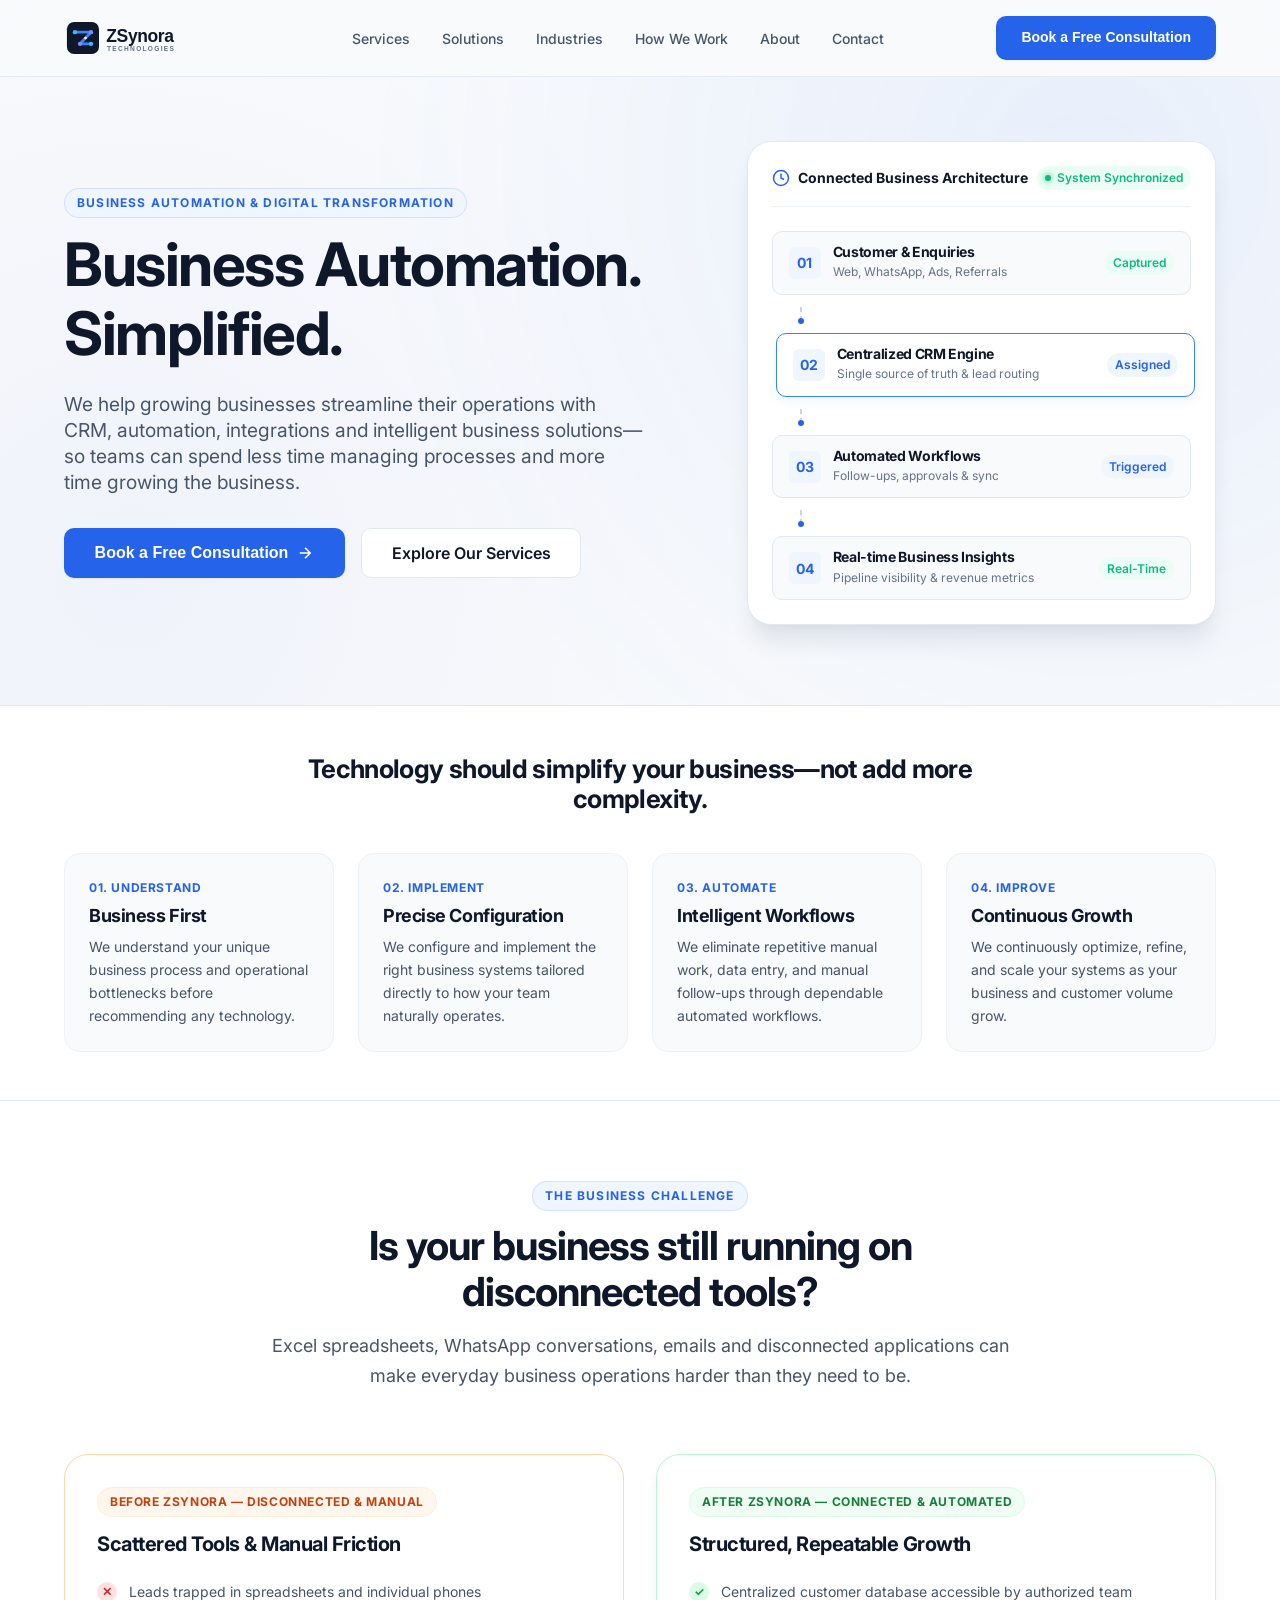
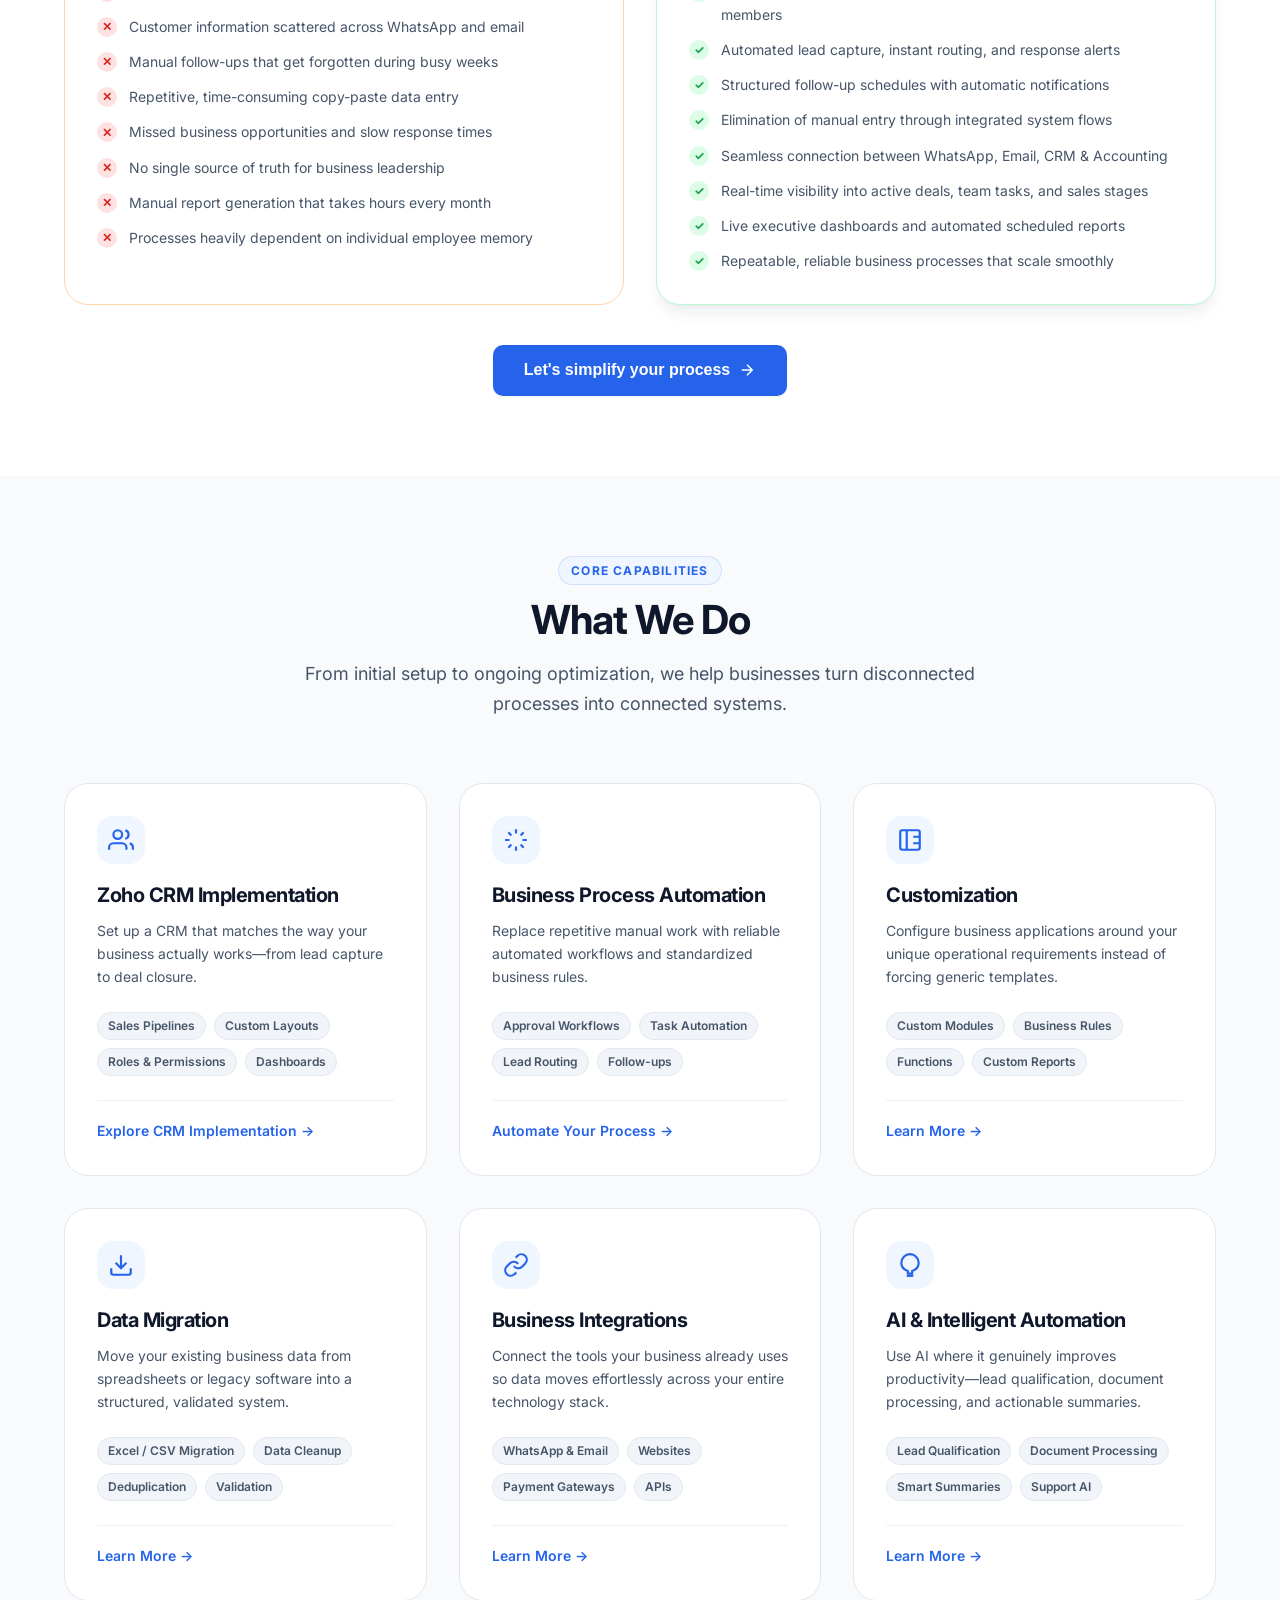
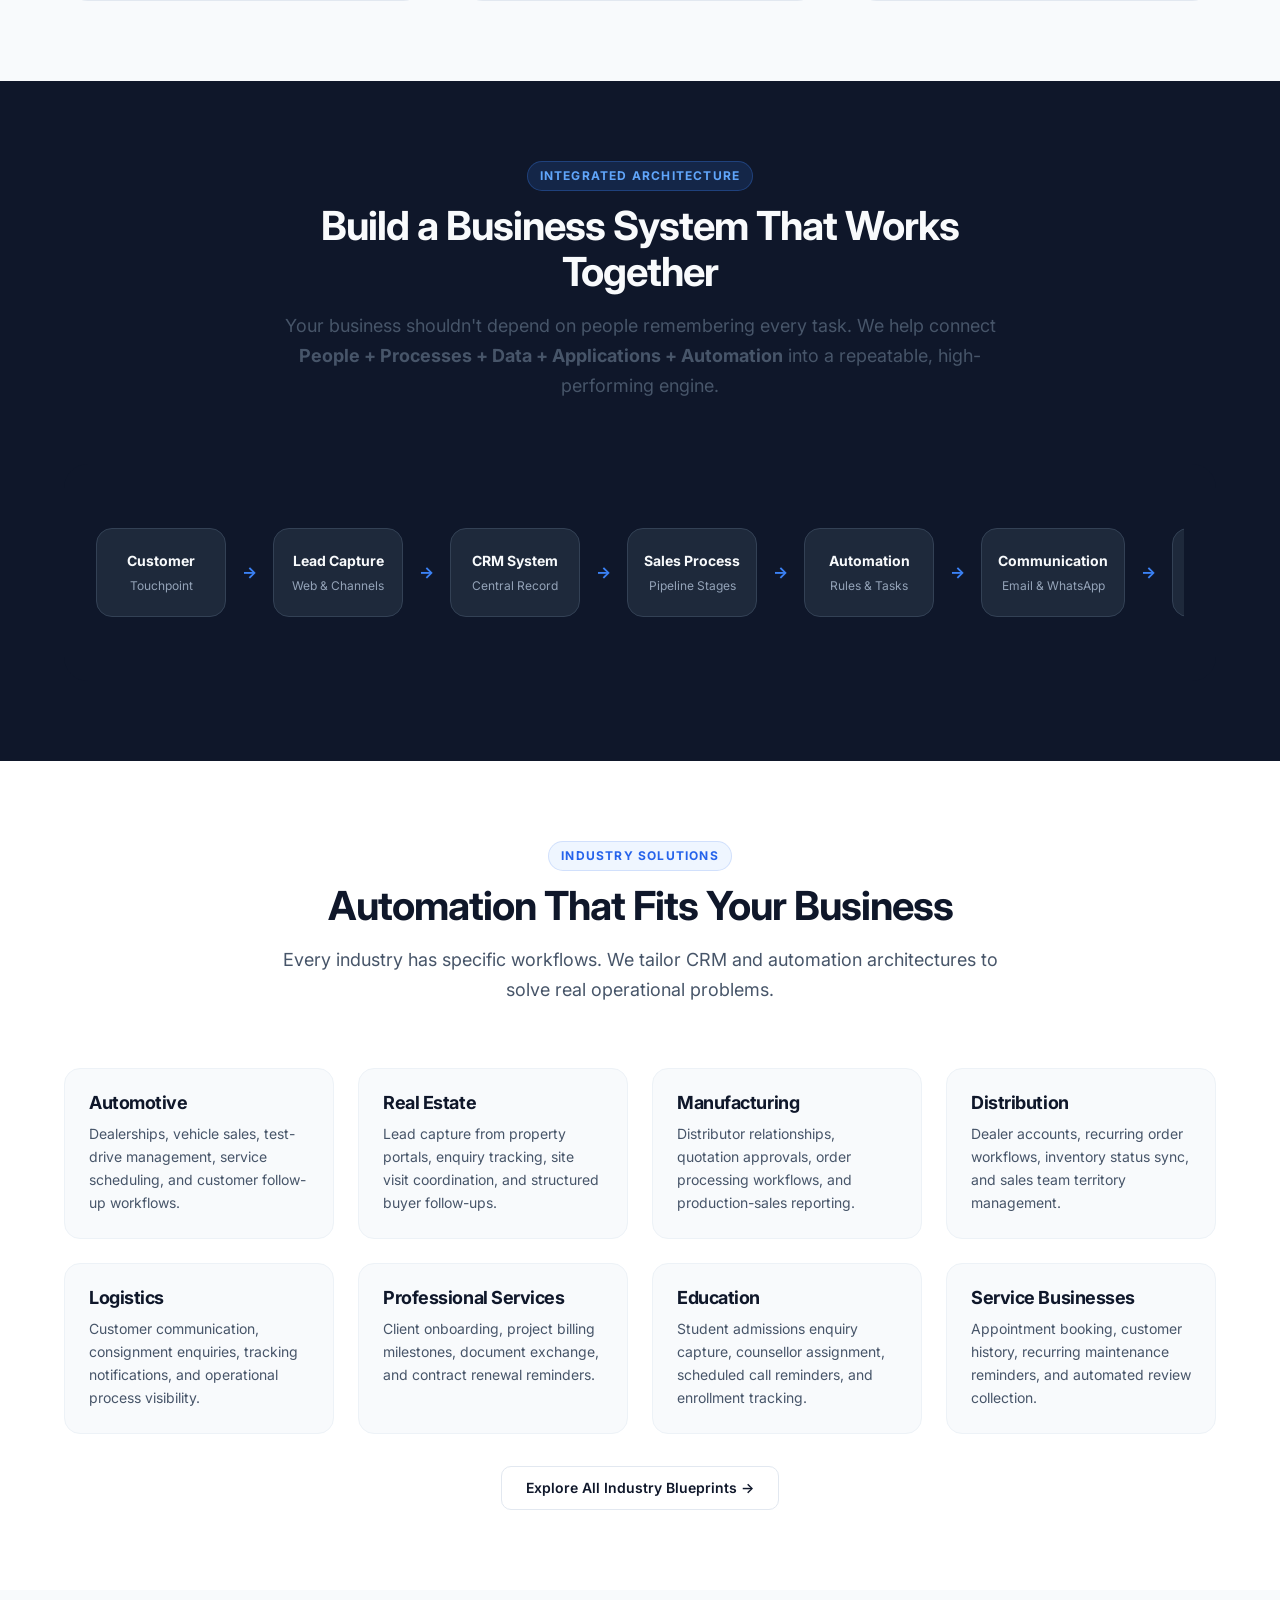
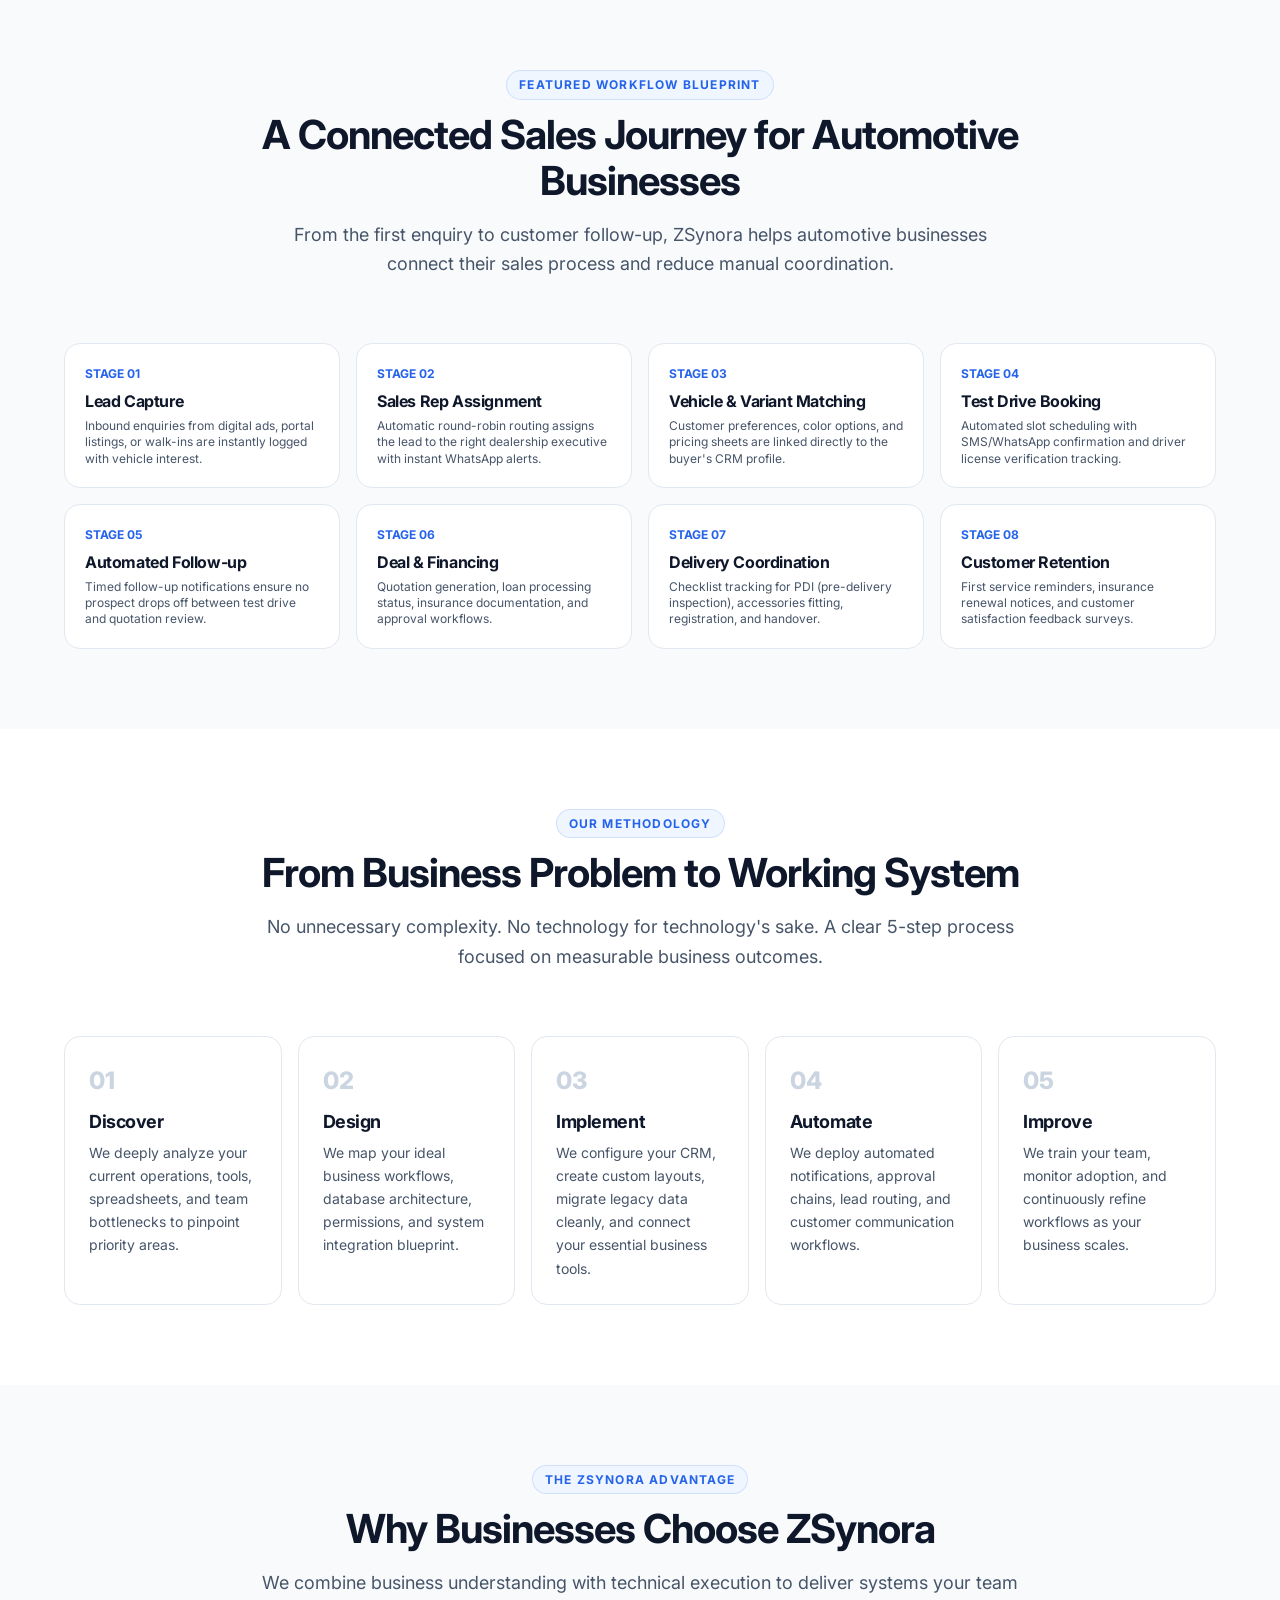
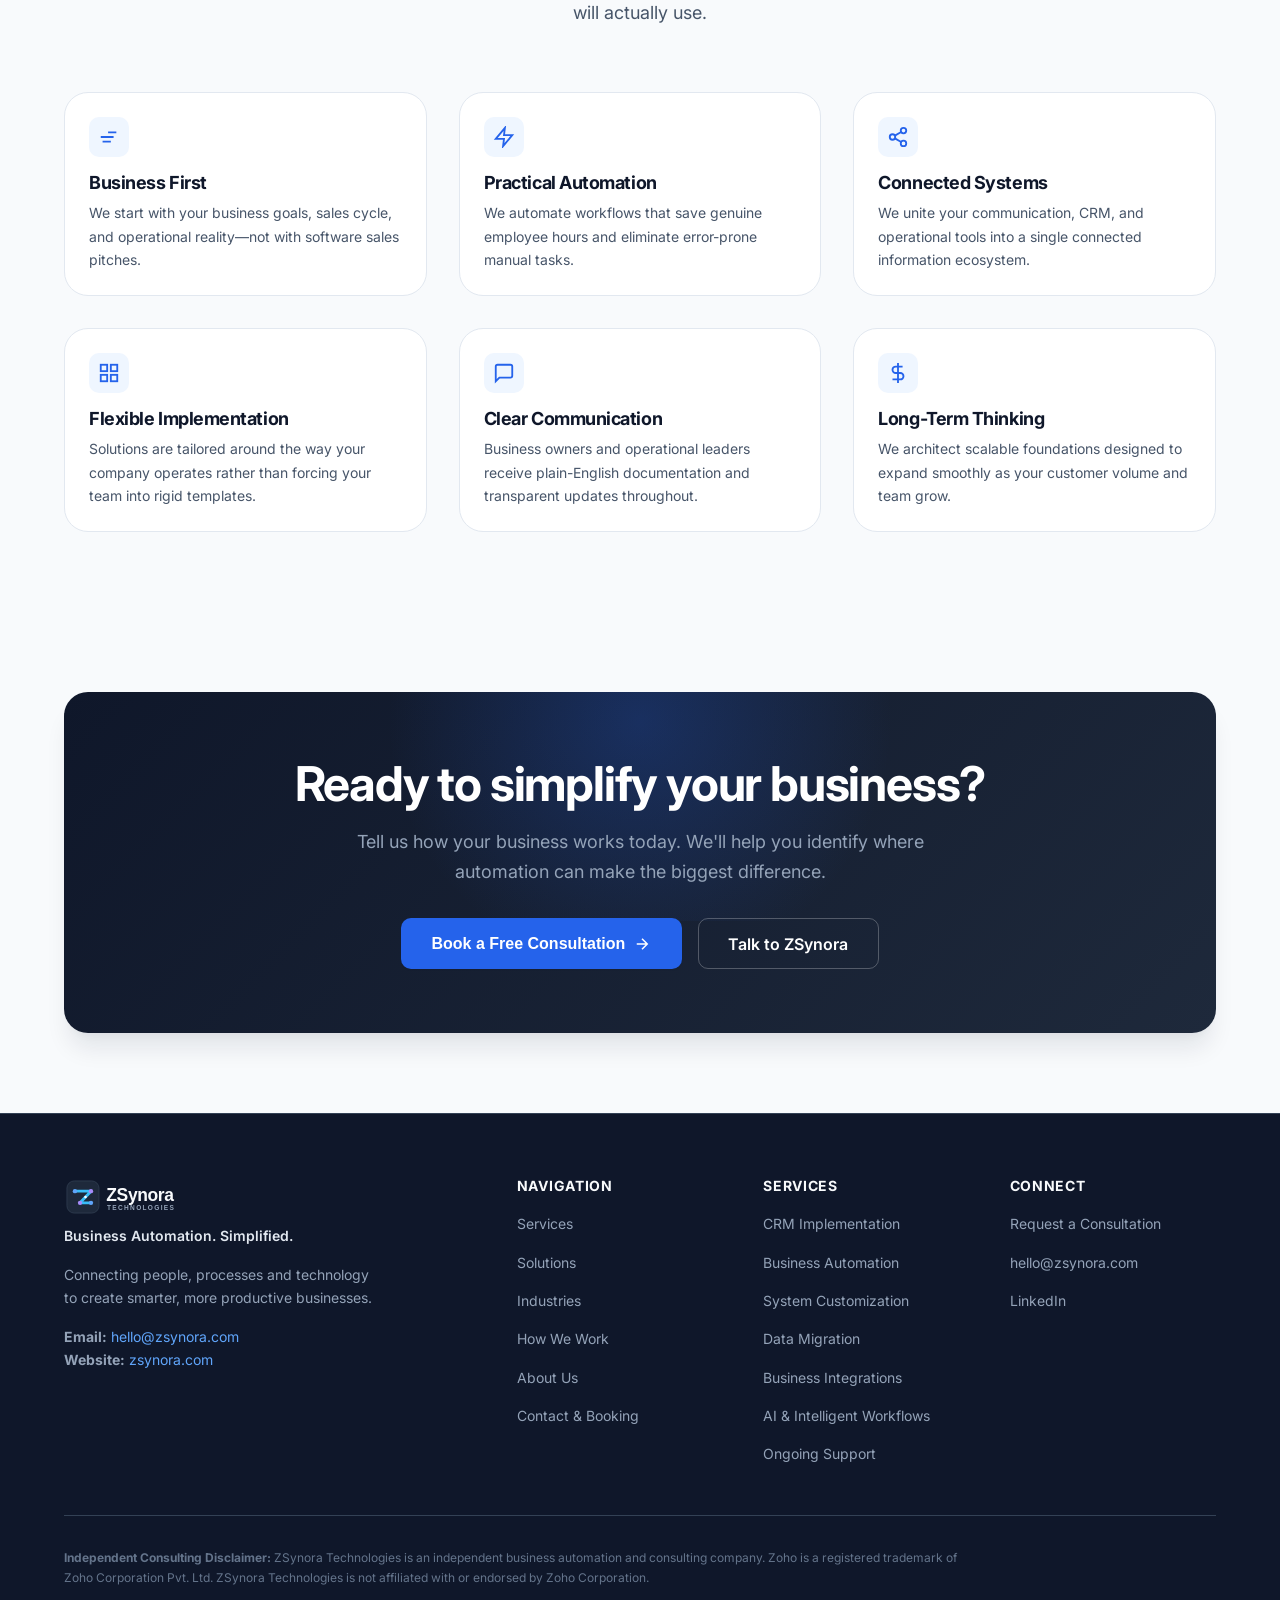
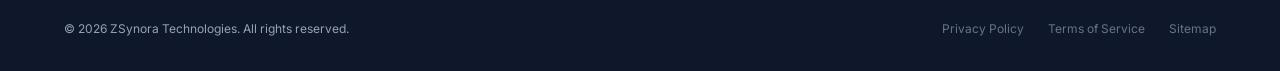
==== commit 2de7d69a: "remove the celebration" ====
--- a/index.html
+++ b/index.html
@@ -79,11 +79,6 @@
     <section class="hero" id="hero">
       <div class="container hero-grid">
         <div class="hero-content">
-          <div class="launch-celebration-pill" onclick="if(window.triggerCelebration) window.triggerCelebration();" title="Click to Celebrate!">
-            <span class="celebration-sparkle">🚀</span>
-            <span>Welcome to ZSynora Technologies Launch!</span>
-            <span class="celebration-sparkle">✨ Tap for Fireworks 🎉</span>
-          </div>
           <div class="eyebrow" style="display: block; width: fit-content;">
             <span class="eyebrow-dot"></span>
             Business Automation &amp; Digital Transformation
@@ -895,6 +890,5 @@
 
   <script src="assets/js/main.js"></script>
   <script src="assets/js/form.js"></script>
-  <script src="assets/js/celebration.js"></script>
 </body>
 </html>
--- a/assets/css/components.css
+++ b/assets/css/components.css
@@ -177,52 +177,6 @@
   position: relative;
   overflow: hidden;
 }
-
-/* Launch Celebration Pill */
-.launch-celebration-pill {
-  display: inline-flex;
-  align-items: center;
-  gap: var(--space-2);
-  background: linear-gradient(135deg, #ffffff 0%, #eff6ff 100%);
-  border: 1px solid rgba(37, 99, 235, 0.35);
-  padding: 8px 18px;
-  border-radius: var(--radius-full);
-  font-size: var(--font-size-xs);
-  font-weight: 700;
-  color: var(--color-primary-dark);
-  margin-bottom: var(--space-4);
-  cursor: pointer;
-  box-shadow: 0 4px 14px rgba(37, 99, 235, 0.12), 0 0 0 1px rgba(99, 102, 241, 0.1);
-  transition: all var(--transition-normal);
-  user-select: none;
-  animation: pillFloat 3s infinite ease-in-out;
-}
-
-@keyframes pillFloat {
-  0%, 100% { transform: translateY(0); }
-  50% { transform: translateY(-4px); }
-}
-
-.launch-celebration-pill:hover {
-  background: linear-gradient(135deg, #ffffff 0%, #dbeafe 100%);
-  transform: translateY(-2px) scale(1.04);
-  box-shadow: 0 6px 20px rgba(37, 99, 235, 0.22);
-  border-color: var(--color-primary);
-}
-
-.celebration-sparkle {
-  color: #f59e0b;
-  font-weight: 800;
-  animation: sparkleRotate 2s infinite linear;
-  display: inline-block;
-}
-
-@keyframes sparkleRotate {
-  0% { transform: scale(1) rotate(0deg); }
-  50% { transform: scale(1.3) rotate(20deg); }
-  100% { transform: scale(1) rotate(0deg); }
-}
-
 .hero-grid {
   display: grid;
   grid-template-columns: 1.15fr 0.85fr;
